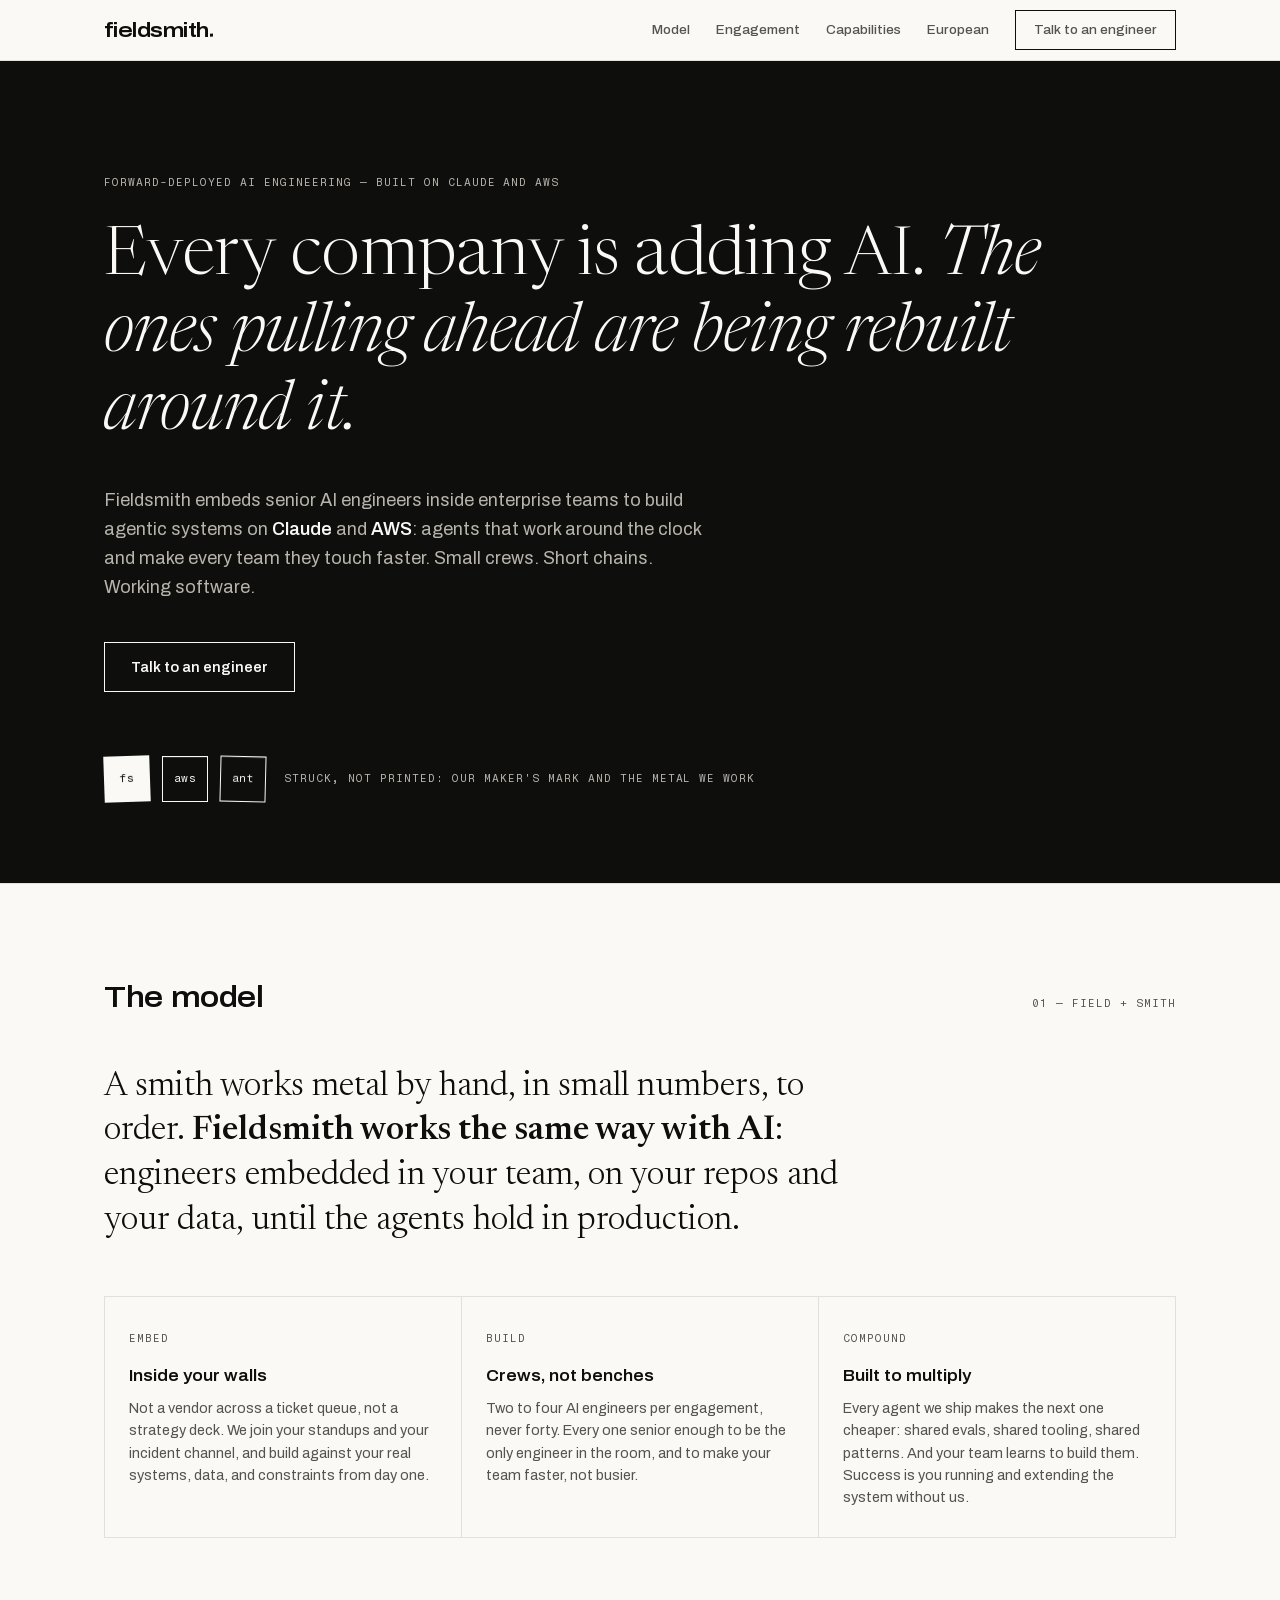
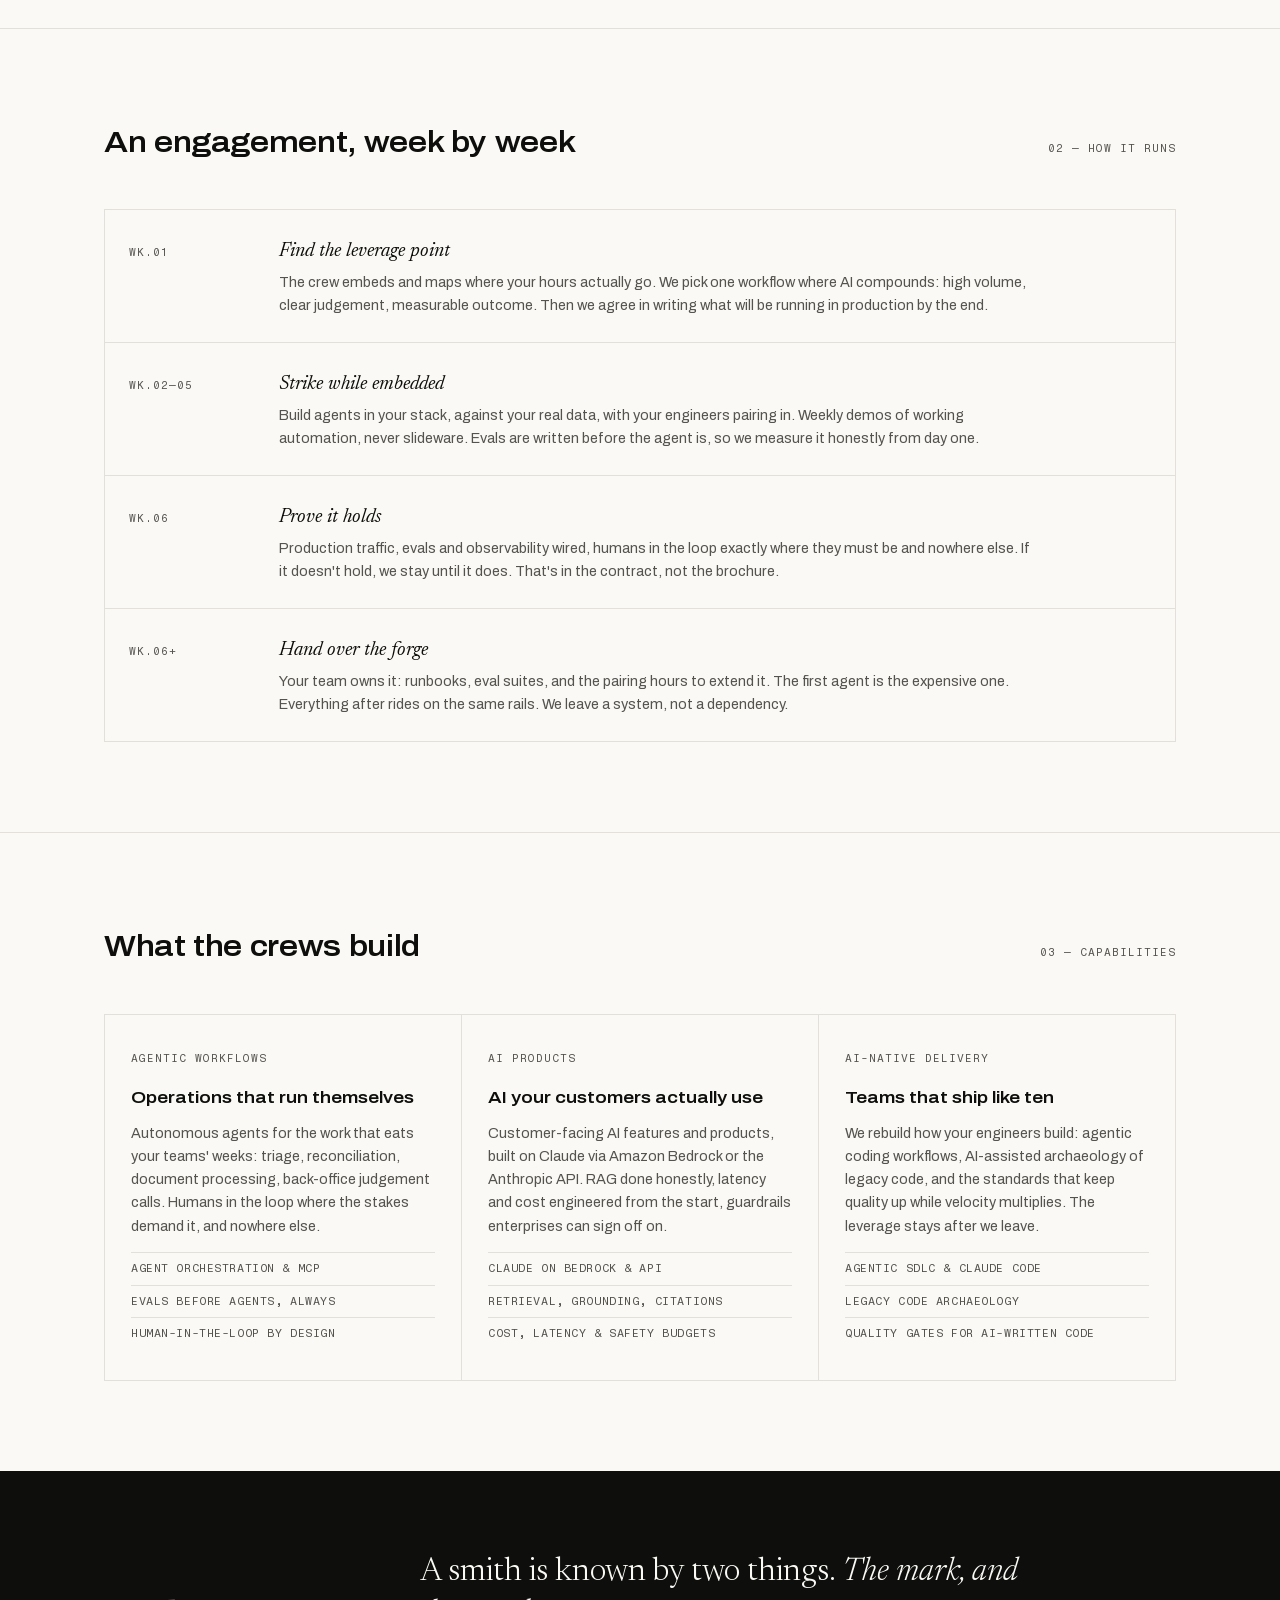
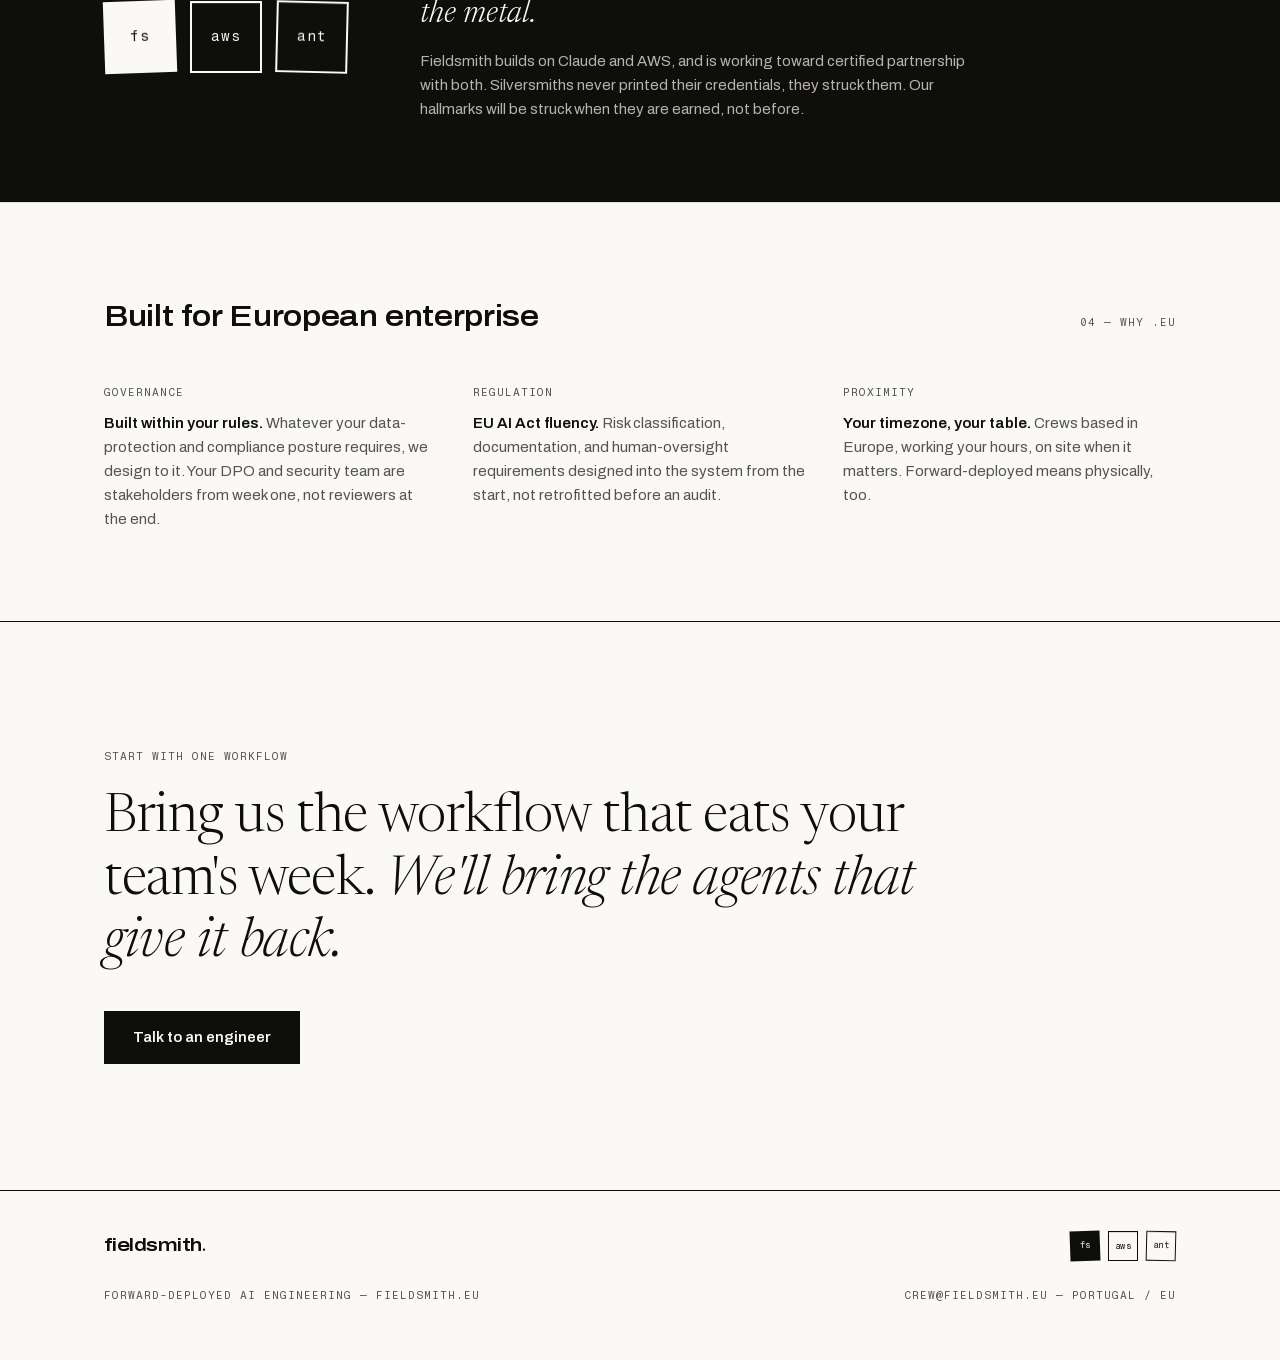
==== index.html @ f40ed7dd "feat(site): scaffold site with self-hosted variable fonts (GDPR: no Google Fonts CDN)" ====
<!DOCTYPE html>
<html lang="en">
<head>
<meta charset="UTF-8">
<meta name="viewport" content="width=device-width, initial-scale=1.0">
<title>Fieldsmith — Forward-deployed AI engineering</title>
<meta name="description" content="Fieldsmith embeds senior AI engineers inside enterprise teams to ship agentic systems on Claude and AWS. Small crews. Short chains. Working software.">
<link rel="stylesheet" href="fonts/fonts.css">
<style>
  :root{
    --ink:#0E0E0C;
    --iron:#55534E;
    --ash:#B7B4AC;
    --hairline:#E2E0D8;
    --hairline-dark:#2A2A26;
    --paper:#FAF9F5;
    --maxw:1120px;
  }
  *{margin:0;padding:0;box-sizing:border-box;}
  html{scroll-behavior:smooth;}
  body{
    background:var(--paper);color:var(--ink);
    font-family:'Archivo',sans-serif;font-variation-settings:'wdth' 100;
    font-size:16px;line-height:1.55;-webkit-font-smoothing:antialiased;
  }
  .wrap{max-width:var(--maxw);margin:0 auto;padding:0 24px;}
  .mono{font-family:'Fragment Mono',monospace;font-size:11px;letter-spacing:.09em;text-transform:uppercase;color:var(--iron);}
  a{color:inherit;}
  :focus-visible{outline:2px solid var(--ink);outline-offset:3px;}
  ::selection{background:var(--ink);color:var(--paper);}

  /* ---------- wordmark & punch ---------- */
  .wm{font-weight:620;font-variation-settings:'wdth' 122;letter-spacing:-.028em;display:inline-flex;align-items:baseline;gap:.08em;text-decoration:none;}
  .punch{display:inline-block;width:.13em;height:.13em;background:currentColor;transform:rotate(-2.5deg) translateY(-.02em);}

  /* ---------- stamps ---------- */
  .stamp{
    width:46px;height:46px;flex:0 0 auto;border:1.5px solid currentColor;
    display:flex;align-items:center;justify-content:center;
    font-family:'Fragment Mono',monospace;font-size:11px;letter-spacing:.05em;
    box-shadow:inset 0 1px 0 rgba(14,14,12,.12);
  }
  .stamp.tilt{transform:rotate(-2deg);}
  .stamp.tilt2{transform:rotate(1.4deg);}
  .stamp.solid{background:var(--ink);color:var(--paper);border-color:var(--ink);}
  .on-ink .stamp{box-shadow:inset 0 1px 0 rgba(250,249,245,.14);}
  .on-ink .stamp.solid{background:var(--paper);color:var(--ink);border-color:var(--paper);}

  /* ---------- nav ---------- */
  nav{position:sticky;top:0;z-index:50;background:rgba(250,249,245,.92);backdrop-filter:blur(8px);border-bottom:1px solid var(--hairline);}
  .nav-in{display:flex;align-items:center;justify-content:space-between;height:60px;}
  .nav-in .wm{font-size:20px;}
  .nav-links{display:flex;align-items:center;gap:26px;}
  .nav-links a{font-size:13.5px;font-weight:500;text-decoration:none;color:var(--iron);}
  .nav-links a:hover{color:var(--ink);}
  .btn{
    display:inline-block;border:1.5px solid var(--ink);padding:9px 18px;
    font-size:13.5px;font-weight:580;text-decoration:none;color:var(--ink);
    background:transparent;transition:background .15s,color .15s;
  }
  .btn:hover{background:var(--ink);color:var(--paper);}
  .btn.fill{background:var(--ink);color:var(--paper);}
  .btn.fill:hover{background:transparent;color:var(--ink);}
  @media(max-width:680px){.nav-links a:not(.btn){display:none;}}

  /* ---------- hero ---------- */
  .hero{background:var(--ink);color:var(--paper);padding:clamp(72px,12vh,140px) 0 clamp(56px,9vh,110px);}
  .hero .mono{color:var(--ash);}
  .hero h1{
    font-family:'Newsreader',serif;font-weight:290;
    font-size:clamp(32px,6.2vw,68px);line-height:1.14;letter-spacing:-.01em;
    max-width:15.5em;margin:26px 0 34px;
  }
  .hero h1 em{font-style:italic;}
  .hero-sub{max-width:34em;font-size:clamp(15.5px,1.8vw,18px);color:var(--ash);line-height:1.6;margin-bottom:40px;}
  .hero-sub b{color:var(--paper);font-weight:560;}
  .hero .btn{border-color:var(--paper);color:var(--paper);padding:13px 26px;font-size:14.5px;}
  .hero .btn:hover{background:var(--paper);color:var(--ink);}
  .hero-strike{display:flex;align-items:center;gap:12px;margin-top:64px;flex-wrap:wrap;}
  .hero-strike .mono{margin-left:6px;}
  .reveal{opacity:0;transform:translateY(14px);animation:rise .7s cubic-bezier(.2,.6,.2,1) forwards;}
  .r2{animation-delay:.12s;} .r3{animation-delay:.24s;} .r4{animation-delay:.4s;}
  @keyframes rise{to{opacity:1;transform:none;}}
  @media (prefers-reduced-motion: reduce){.reveal{opacity:1;transform:none;animation:none;}}

  /* ---------- sections ---------- */
  .section{padding:clamp(64px,10vh,110px) 0;border-top:1px solid var(--hairline);}
  .sec-head{display:flex;justify-content:space-between;align-items:baseline;margin-bottom:44px;gap:16px;}
  .sec-head h2{font-weight:580;font-variation-settings:'wdth' 112;font-size:clamp(22px,3.2vw,30px);letter-spacing:-.012em;}

  /* model */
  .thesis{font-family:'Newsreader',serif;font-weight:330;font-size:clamp(22px,3.6vw,34px);line-height:1.32;max-width:22em;}
  .thesis strong{font-weight:560;}
  .grid3{margin-top:52px;display:grid;grid-template-columns:repeat(auto-fit,minmax(250px,1fr));gap:1px;background:var(--hairline);border:1px solid var(--hairline);}
  .cell{background:var(--paper);padding:28px 24px;}
  .cell h3{font-size:16px;font-weight:600;font-variation-settings:'wdth' 110;margin:14px 0 8px;}
  .cell p{font-size:14.5px;color:var(--iron);line-height:1.55;}

  /* engagement timeline */
  .weeks{border:1px solid var(--hairline);}
  .week{display:grid;grid-template-columns:130px 1fr;gap:20px;padding:26px 24px;border-top:1px solid var(--hairline);align-items:baseline;}
  .week:first-child{border-top:none;}
  .week h3{font-family:'Newsreader',serif;font-style:italic;font-weight:400;font-size:20px;}
  .week p{font-size:14.5px;color:var(--iron);max-width:52em;margin-top:4px;}
  @media(max-width:600px){.week{grid-template-columns:1fr;gap:6px;}}

  /* capabilities */
  .caps{display:grid;grid-template-columns:repeat(auto-fit,minmax(280px,1fr));gap:1px;background:var(--hairline);border:1px solid var(--hairline);}
  .cap{background:var(--paper);padding:30px 26px;}
  .cap h3{font-size:17px;font-weight:600;font-variation-settings:'wdth' 112;margin:16px 0 10px;}
  .cap p{font-size:14.5px;color:var(--iron);line-height:1.6;}
  .cap ul{list-style:none;margin-top:14px;}
  .cap li{font-family:'Fragment Mono',monospace;font-size:11.5px;letter-spacing:.05em;color:var(--iron);padding:7px 0;border-top:1px solid var(--hairline);text-transform:uppercase;}

  /* hallmarks band */
  .band{background:var(--ink);color:var(--paper);padding:clamp(60px,9vh,96px) 0;}
  .band .mono{color:var(--ash);}
  .band-in{display:grid;grid-template-columns:auto 1fr;gap:clamp(28px,6vw,72px);align-items:center;}
  @media(max-width:720px){.band-in{grid-template-columns:1fr;}}
  .band-stamps{display:flex;gap:14px;}
  .band-stamps .stamp{width:72px;height:72px;font-size:14px;border-width:2px;}
  .band h2{font-family:'Newsreader',serif;font-weight:320;font-size:clamp(22px,3.4vw,32px);line-height:1.3;max-width:20em;}
  .band h2 em{font-style:italic;}
  .band p{color:var(--ash);font-size:15px;max-width:38em;margin-top:14px;line-height:1.6;}

  /* EU */
  .eu-grid{display:grid;grid-template-columns:repeat(auto-fit,minmax(240px,1fr));gap:36px;}
  .eu-item .mono{display:block;margin-bottom:10px;}
  .eu-item p{font-size:15px;color:var(--iron);line-height:1.6;}
  .eu-item b{color:var(--ink);font-weight:600;}

  /* voice / closing CTA */
  .close{padding:clamp(80px,14vh,150px) 0;border-top:1px solid var(--ink);text-align:left;}
  .close h2{font-family:'Newsreader',serif;font-weight:300;font-size:clamp(30px,5.4vw,54px);line-height:1.16;letter-spacing:-.008em;max-width:16em;margin-bottom:36px;}
  .close h2 em{font-style:italic;}
  .close .mono{display:block;margin-bottom:22px;}

  footer{border-top:1px solid var(--ink);padding:40px 0 56px;}
  .foot{display:flex;justify-content:space-between;align-items:center;gap:16px;flex-wrap:wrap;}
  .foot .wm{font-size:18px;}
  .foot-stamps{display:flex;gap:8px;}
  .foot-stamps .stamp{width:30px;height:30px;font-size:8.5px;border-width:1px;}
  .foot-meta{width:100%;display:flex;justify-content:space-between;gap:12px;flex-wrap:wrap;margin-top:26px;}

  /* scroll reveal */
  .sr{opacity:0;transform:translateY(18px);transition:opacity .6s ease,transform .6s cubic-bezier(.2,.6,.2,1);}
  .sr.in{opacity:1;transform:none;}
  @media (prefers-reduced-motion: reduce){.sr{opacity:1;transform:none;transition:none;}}
</style>
</head>
<body>

<nav>
  <div class="wrap nav-in">
    <a class="wm" href="#top" aria-label="Fieldsmith home">fieldsmith<span class="punch"></span></a>
    <div class="nav-links">
      <a href="#model">Model</a>
      <a href="#engagement">Engagement</a>
      <a href="#capabilities">Capabilities</a>
      <a href="#european">European</a>
      <a class="btn" href="mailto:crew@fieldsmith.eu">Talk to an engineer</a>
    </div>
  </div>
</nav>

<!-- ================= HERO ================= -->
<header class="hero on-ink" id="top">
  <div class="wrap">
    <span class="mono reveal">Forward-deployed AI engineering — built on Claude and AWS</span>
    <h1 class="reveal r2">Every company is adding AI. <em>The ones pulling ahead are being rebuilt around it.</em></h1>
    <p class="hero-sub reveal r3">Fieldsmith embeds senior AI engineers inside enterprise teams to build agentic systems on <b>Claude</b> and <b>AWS</b>: agents that work around the clock and make every team they touch faster. Small crews. Short chains. Working software.</p>
    <a class="btn reveal r3" href="mailto:crew@fieldsmith.eu">Talk to an engineer</a>
    <div class="hero-strike reveal r4">
      <div class="stamp solid tilt">fs</div>
      <div class="stamp">aws</div>
      <div class="stamp tilt2">ant</div>
      <span class="mono">Struck, not printed: our maker's mark and the metal we work</span>
    </div>
  </div>
</header>

<!-- ================= MODEL ================= -->
<section class="section" id="model">
  <div class="wrap">
    <div class="sec-head sr">
      <h2>The model</h2>
      <span class="mono">01 — Field + Smith</span>
    </div>
    <p class="thesis sr">A smith works metal by hand, in small numbers, to order. <strong>Fieldsmith works the same way with AI</strong>: engineers embedded in your team, on your repos and your data, until the agents hold in production.</p>
    <div class="grid3 sr">
      <div class="cell">
        <span class="mono">Embed</span>
        <h3>Inside your walls</h3>
        <p>Not a vendor across a ticket queue, not a strategy deck. We join your standups and your incident channel, and build against your real systems, data, and constraints from day one.</p>
      </div>
      <div class="cell">
        <span class="mono">Build</span>
        <h3>Crews, not benches</h3>
        <p>Two to four AI engineers per engagement, never forty. Every one senior enough to be the only engineer in the room, and to make your team faster, not busier.</p>
      </div>
      <div class="cell">
        <span class="mono">Compound</span>
        <h3>Built to multiply</h3>
        <p>Every agent we ship makes the next one cheaper: shared evals, shared tooling, shared patterns. And your team learns to build them. Success is you running and extending the system without us.</p>
      </div>
    </div>
  </div>
</section>

<!-- ================= ENGAGEMENT ================= -->
<section class="section" id="engagement">
  <div class="wrap">
    <div class="sec-head sr">
      <h2>An engagement, week by week</h2>
      <span class="mono">02 — How it runs</span>
    </div>
    <div class="weeks sr">
      <div class="week">
        <span class="mono">WK.01</span>
        <div>
          <h3>Find the leverage point</h3>
          <p>The crew embeds and maps where your hours actually go. We pick one workflow where AI compounds: high volume, clear judgement, measurable outcome. Then we agree in writing what will be running in production by the end.</p>
        </div>
      </div>
      <div class="week">
        <span class="mono">WK.02—05</span>
        <div>
          <h3>Strike while embedded</h3>
          <p>Build agents in your stack, against your real data, with your engineers pairing in. Weekly demos of working automation, never slideware. Evals are written before the agent is, so we measure it honestly from day one.</p>
        </div>
      </div>
      <div class="week">
        <span class="mono">WK.06</span>
        <div>
          <h3>Prove it holds</h3>
          <p>Production traffic, evals and observability wired, humans in the loop exactly where they must be and nowhere else. If it doesn't hold, we stay until it does. That's in the contract, not the brochure.</p>
        </div>
      </div>
      <div class="week">
        <span class="mono">WK.06+</span>
        <div>
          <h3>Hand over the forge</h3>
          <p>Your team owns it: runbooks, eval suites, and the pairing hours to extend it. The first agent is the expensive one. Everything after rides on the same rails. We leave a system, not a dependency.</p>
        </div>
      </div>
    </div>
  </div>
</section>

<!-- ================= CAPABILITIES ================= -->
<section class="section" id="capabilities">
  <div class="wrap">
    <div class="sec-head sr">
      <h2>What the crews build</h2>
      <span class="mono">03 — Capabilities</span>
    </div>
    <div class="caps sr">
      <div class="cap">
        <span class="mono">Agentic workflows</span>
        <h3>Operations that run themselves</h3>
        <p>Autonomous agents for the work that eats your teams' weeks: triage, reconciliation, document processing, back-office judgement calls. Humans in the loop where the stakes demand it, and nowhere else.</p>
        <ul>
          <li>Agent orchestration &amp; MCP</li>
          <li>Evals before agents, always</li>
          <li>Human-in-the-loop by design</li>
        </ul>
      </div>
      <div class="cap">
        <span class="mono">AI products</span>
        <h3>AI your customers actually use</h3>
        <p>Customer-facing AI features and products, built on Claude via Amazon Bedrock or the Anthropic API. RAG done honestly, latency and cost engineered from the start, guardrails enterprises can sign off on.</p>
        <ul>
          <li>Claude on Bedrock &amp; API</li>
          <li>Retrieval, grounding, citations</li>
          <li>Cost, latency &amp; safety budgets</li>
        </ul>
      </div>
      <div class="cap">
        <span class="mono">AI-native delivery</span>
        <h3>Teams that ship like ten</h3>
        <p>We rebuild how your engineers build: agentic coding workflows, AI-assisted archaeology of legacy code, and the standards that keep quality up while velocity multiplies. The leverage stays after we leave.</p>
        <ul>
          <li>Agentic SDLC &amp; Claude Code</li>
          <li>Legacy code archaeology</li>
          <li>Quality gates for AI-written code</li>
        </ul>
      </div>
    </div>
  </div>
</section>

<!-- ================= HALLMARKS BAND ================= -->
<section class="band on-ink">
  <div class="wrap band-in sr">
    <div class="band-stamps">
      <div class="stamp solid tilt">fs</div>
      <div class="stamp">aws</div>
      <div class="stamp tilt2">ant</div>
    </div>
    <div>
      <h2>A smith is known by two things. <em>The mark, and the metal.</em></h2>
      <p>Fieldsmith builds on Claude and AWS, and is working toward certified partnership with both. Silversmiths never printed their credentials, they struck them. Our hallmarks will be struck when they are earned, not before.</p>
    </div>
  </div>
</section>

<!-- ================= EUROPEAN ================= -->
<section class="section" id="european">
  <div class="wrap">
    <div class="sec-head sr">
      <h2>Built for European enterprise</h2>
      <span class="mono">04 — Why .eu</span>
    </div>
    <div class="eu-grid sr">
      <div class="eu-item">
        <span class="mono">Governance</span>
        <p><b>Built within your rules.</b> Whatever your data-protection and compliance posture requires, we design to it. Your DPO and security team are stakeholders from week one, not reviewers at the end.</p>
      </div>
      <div class="eu-item">
        <span class="mono">Regulation</span>
        <p><b>EU AI Act fluency.</b> Risk classification, documentation, and human-oversight requirements designed into the system from the start, not retrofitted before an audit.</p>
      </div>
      <div class="eu-item">
        <span class="mono">Proximity</span>
        <p><b>Your timezone, your table.</b> Crews based in Europe, working your hours, on site when it matters. Forward-deployed means physically, too.</p>
      </div>
    </div>
  </div>
</section>

<!-- ================= CLOSING CTA ================= -->
<section class="close">
  <div class="wrap sr">
    <span class="mono">Start with one workflow</span>
    <h2>Bring us the workflow that eats your team's week. <em>We'll bring the agents that give it back.</em></h2>
    <a class="btn fill" href="mailto:crew@fieldsmith.eu" style="padding:14px 28px;font-size:15px;">Talk to an engineer</a>
  </div>
</section>

<!-- ================= FOOTER ================= -->
<footer>
  <div class="wrap">
    <div class="foot">
      <span class="wm">fieldsmith<span class="punch"></span></span>
      <div class="foot-stamps">
        <div class="stamp solid tilt">fs</div>
        <div class="stamp">aws</div>
        <div class="stamp tilt2">ant</div>
      </div>
    </div>
    <div class="foot-meta">
      <span class="mono">Forward-deployed AI engineering — fieldsmith.eu</span>
      <span class="mono"><a href="mailto:crew@fieldsmith.eu" style="text-decoration:none;">crew@fieldsmith.eu</a> — Portugal / EU</span>
    </div>
  </div>
</footer>

<script>
  // Scroll reveal — respects reduced motion via CSS
  const io = new IntersectionObserver((entries)=>{
    entries.forEach(e=>{ if(e.isIntersecting){ e.target.classList.add('in'); io.unobserve(e.target);} });
  },{threshold:.12});
  document.querySelectorAll('.sr').forEach(el=>io.observe(el));
</script>

</body>
</html>
---- fonts/fonts.css ----
@font-face {
  font-family: 'Archivo';
  font-style: italic;
  font-weight: 100 900;
  font-stretch: 62% 125%;
  font-display: swap;
  src: url('archivo-italic-0.woff2') format('woff2');
  unicode-range: U+0000-00FF, U+0131, U+0152-0153, U+02BB-02BC, U+02C6, U+02DA, U+02DC, U+0304, U+0308, U+0329, U+2000-206F, U+20AC, U+2122, U+2191, U+2193, U+2212, U+2215, U+FEFF, U+FFFD;
}

@font-face {
  font-family: 'Archivo';
  font-style: italic;
  font-weight: 100 900;
  font-stretch: 62% 125%;
  font-display: swap;
  src: url('archivo-italic-1.woff2') format('woff2');
  unicode-range: U+0100-02BA, U+02BD-02C5, U+02C7-02CC, U+02CE-02D7, U+02DD-02FF, U+0304, U+0308, U+0329, U+1D00-1DBF, U+1E00-1E9F, U+1EF2-1EFF, U+2020, U+20A0-20AB, U+20AD-20C0, U+2113, U+2C60-2C7F, U+A720-A7FF;
}

@font-face {
  font-family: 'Archivo';
  font-style: normal;
  font-weight: 100 900;
  font-stretch: 62% 125%;
  font-display: swap;
  src: url('archivo-normal-0.woff2') format('woff2');
  unicode-range: U+0000-00FF, U+0131, U+0152-0153, U+02BB-02BC, U+02C6, U+02DA, U+02DC, U+0304, U+0308, U+0329, U+2000-206F, U+20AC, U+2122, U+2191, U+2193, U+2212, U+2215, U+FEFF, U+FFFD;
}

@font-face {
  font-family: 'Archivo';
  font-style: normal;
  font-weight: 100 900;
  font-stretch: 62% 125%;
  font-display: swap;
  src: url('archivo-normal-1.woff2') format('woff2');
  unicode-range: U+0100-02BA, U+02BD-02C5, U+02C7-02CC, U+02CE-02D7, U+02DD-02FF, U+0304, U+0308, U+0329, U+1D00-1DBF, U+1E00-1E9F, U+1EF2-1EFF, U+2020, U+20A0-20AB, U+20AD-20C0, U+2113, U+2C60-2C7F, U+A720-A7FF;
}

@font-face {
  font-family: 'Fragment Mono';
  font-style: italic;
  font-weight: 400;
  font-display: swap;
  src: url('fragmentmono-italic-0.woff2') format('woff2');
  unicode-range: U+0000-00FF, U+0131, U+0152-0153, U+02BB-02BC, U+02C6, U+02DA, U+02DC, U+0304, U+0308, U+0329, U+2000-206F, U+20AC, U+2122, U+2191, U+2193, U+2212, U+2215, U+FEFF, U+FFFD;
}

@font-face {
  font-family: 'Fragment Mono';
  font-style: italic;
  font-weight: 400;
  font-display: swap;
  src: url('fragmentmono-italic-1.woff2') format('woff2');
  unicode-range: U+0100-02BA, U+02BD-02C5, U+02C7-02CC, U+02CE-02D7, U+02DD-02FF, U+0304, U+0308, U+0329, U+1D00-1DBF, U+1E00-1E9F, U+1EF2-1EFF, U+2020, U+20A0-20AB, U+20AD-20C0, U+2113, U+2C60-2C7F, U+A720-A7FF;
}

@font-face {
  font-family: 'Fragment Mono';
  font-style: normal;
  font-weight: 400;
  font-display: swap;
  src: url('fragmentmono-normal-0.woff2') format('woff2');
  unicode-range: U+0000-00FF, U+0131, U+0152-0153, U+02BB-02BC, U+02C6, U+02DA, U+02DC, U+0304, U+0308, U+0329, U+2000-206F, U+20AC, U+2122, U+2191, U+2193, U+2212, U+2215, U+FEFF, U+FFFD;
}

@font-face {
  font-family: 'Fragment Mono';
  font-style: normal;
  font-weight: 400;
  font-display: swap;
  src: url('fragmentmono-normal-1.woff2') format('woff2');
  unicode-range: U+0100-02BA, U+02BD-02C5, U+02C7-02CC, U+02CE-02D7, U+02DD-02FF, U+0304, U+0308, U+0329, U+1D00-1DBF, U+1E00-1E9F, U+1EF2-1EFF, U+2020, U+20A0-20AB, U+20AD-20C0, U+2113, U+2C60-2C7F, U+A720-A7FF;
}

@font-face {
  font-family: 'Newsreader';
  font-style: italic;
  font-weight: 200 800;
  font-display: swap;
  src: url('newsreader-italic-0.woff2') format('woff2');
  unicode-range: U+0000-00FF, U+0131, U+0152-0153, U+02BB-02BC, U+02C6, U+02DA, U+02DC, U+0304, U+0308, U+0329, U+2000-206F, U+20AC, U+2122, U+2191, U+2193, U+2212, U+2215, U+FEFF, U+FFFD;
}

@font-face {
  font-family: 'Newsreader';
  font-style: italic;
  font-weight: 200 800;
  font-display: swap;
  src: url('newsreader-italic-1.woff2') format('woff2');
  unicode-range: U+0100-02BA, U+02BD-02C5, U+02C7-02CC, U+02CE-02D7, U+02DD-02FF, U+0304, U+0308, U+0329, U+1D00-1DBF, U+1E00-1E9F, U+1EF2-1EFF, U+2020, U+20A0-20AB, U+20AD-20C0, U+2113, U+2C60-2C7F, U+A720-A7FF;
}

@font-face {
  font-family: 'Newsreader';
  font-style: normal;
  font-weight: 200 800;
  font-display: swap;
  src: url('newsreader-normal-0.woff2') format('woff2');
  unicode-range: U+0000-00FF, U+0131, U+0152-0153, U+02BB-02BC, U+02C6, U+02DA, U+02DC, U+0304, U+0308, U+0329, U+2000-206F, U+20AC, U+2122, U+2191, U+2193, U+2212, U+2215, U+FEFF, U+FFFD;
}

@font-face {
  font-family: 'Newsreader';
  font-style: normal;
  font-weight: 200 800;
  font-display: swap;
  src: url('newsreader-normal-1.woff2') format('woff2');
  unicode-range: U+0100-02BA, U+02BD-02C5, U+02C7-02CC, U+02CE-02D7, U+02DD-02FF, U+0304, U+0308, U+0329, U+1D00-1DBF, U+1E00-1E9F, U+1EF2-1EFF, U+2020, U+20A0-20AB, U+20AD-20C0, U+2113, U+2C60-2C7F, U+A720-A7FF;
}
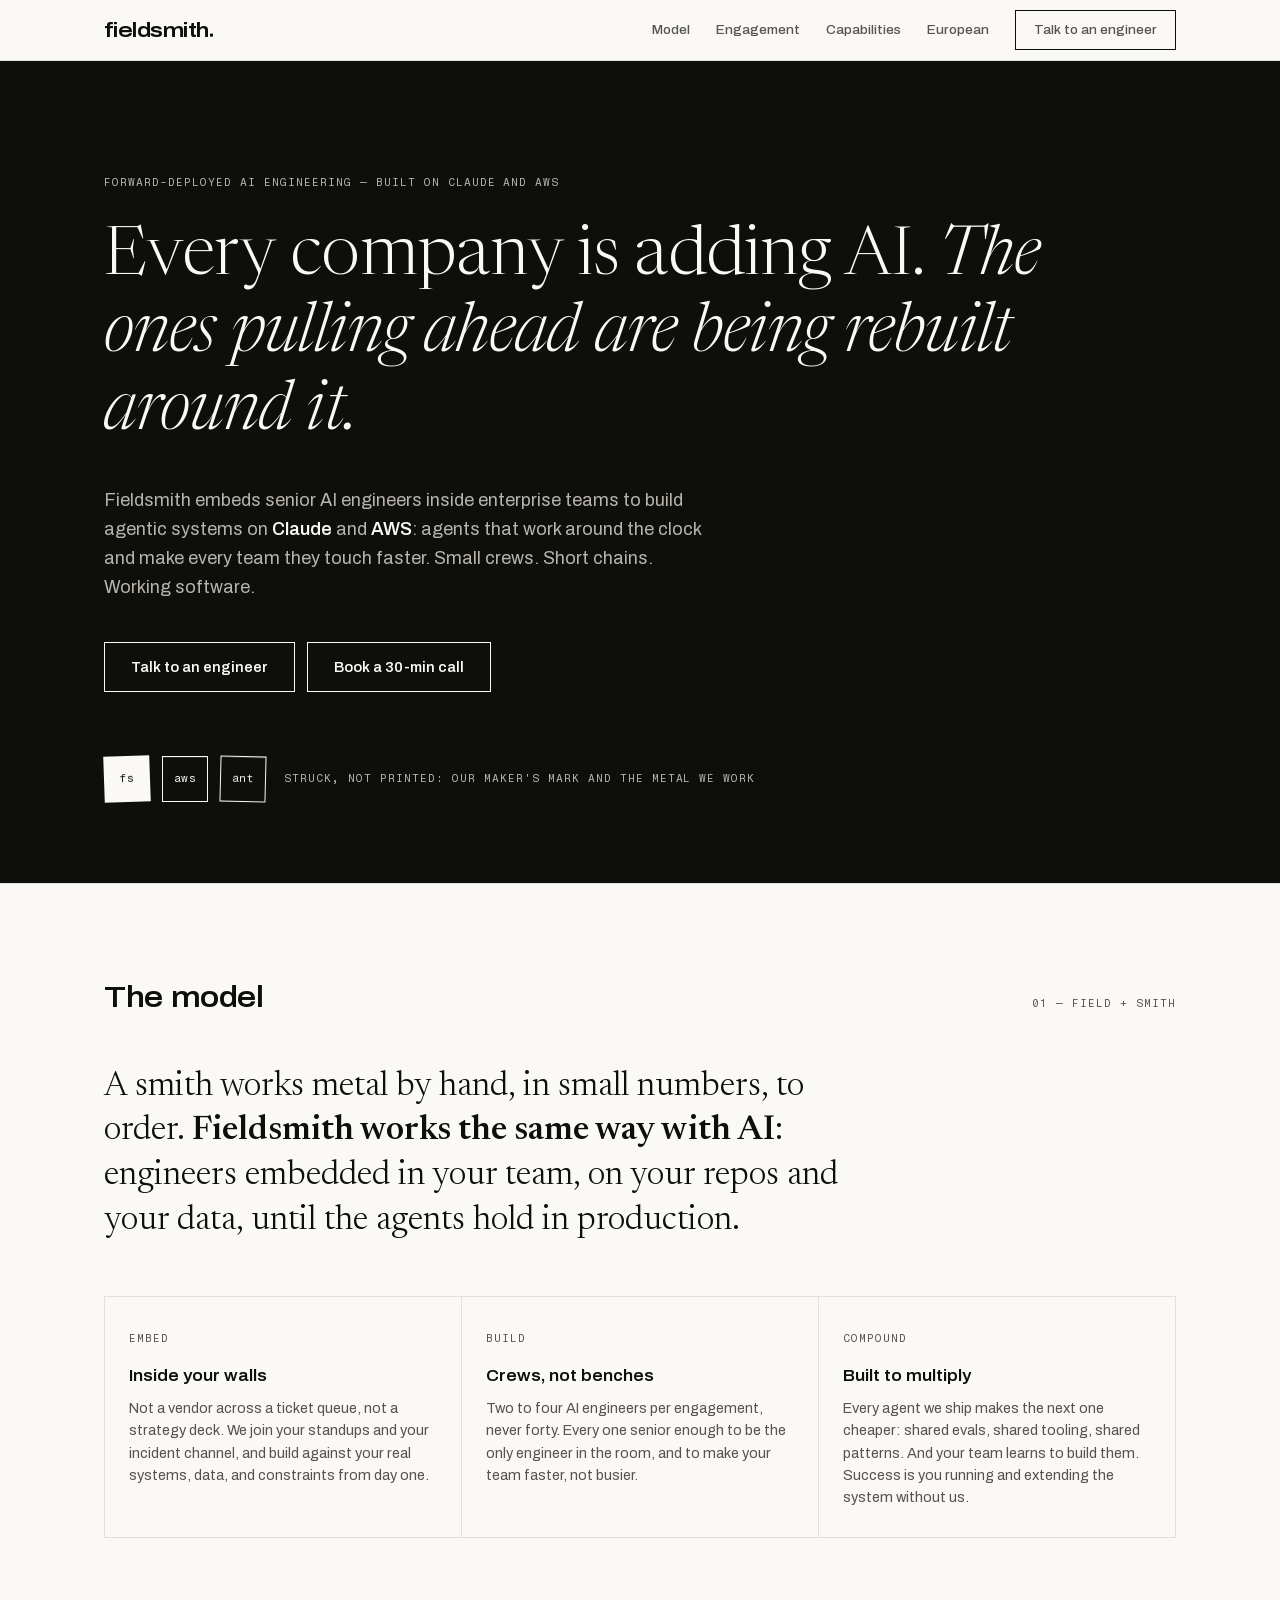
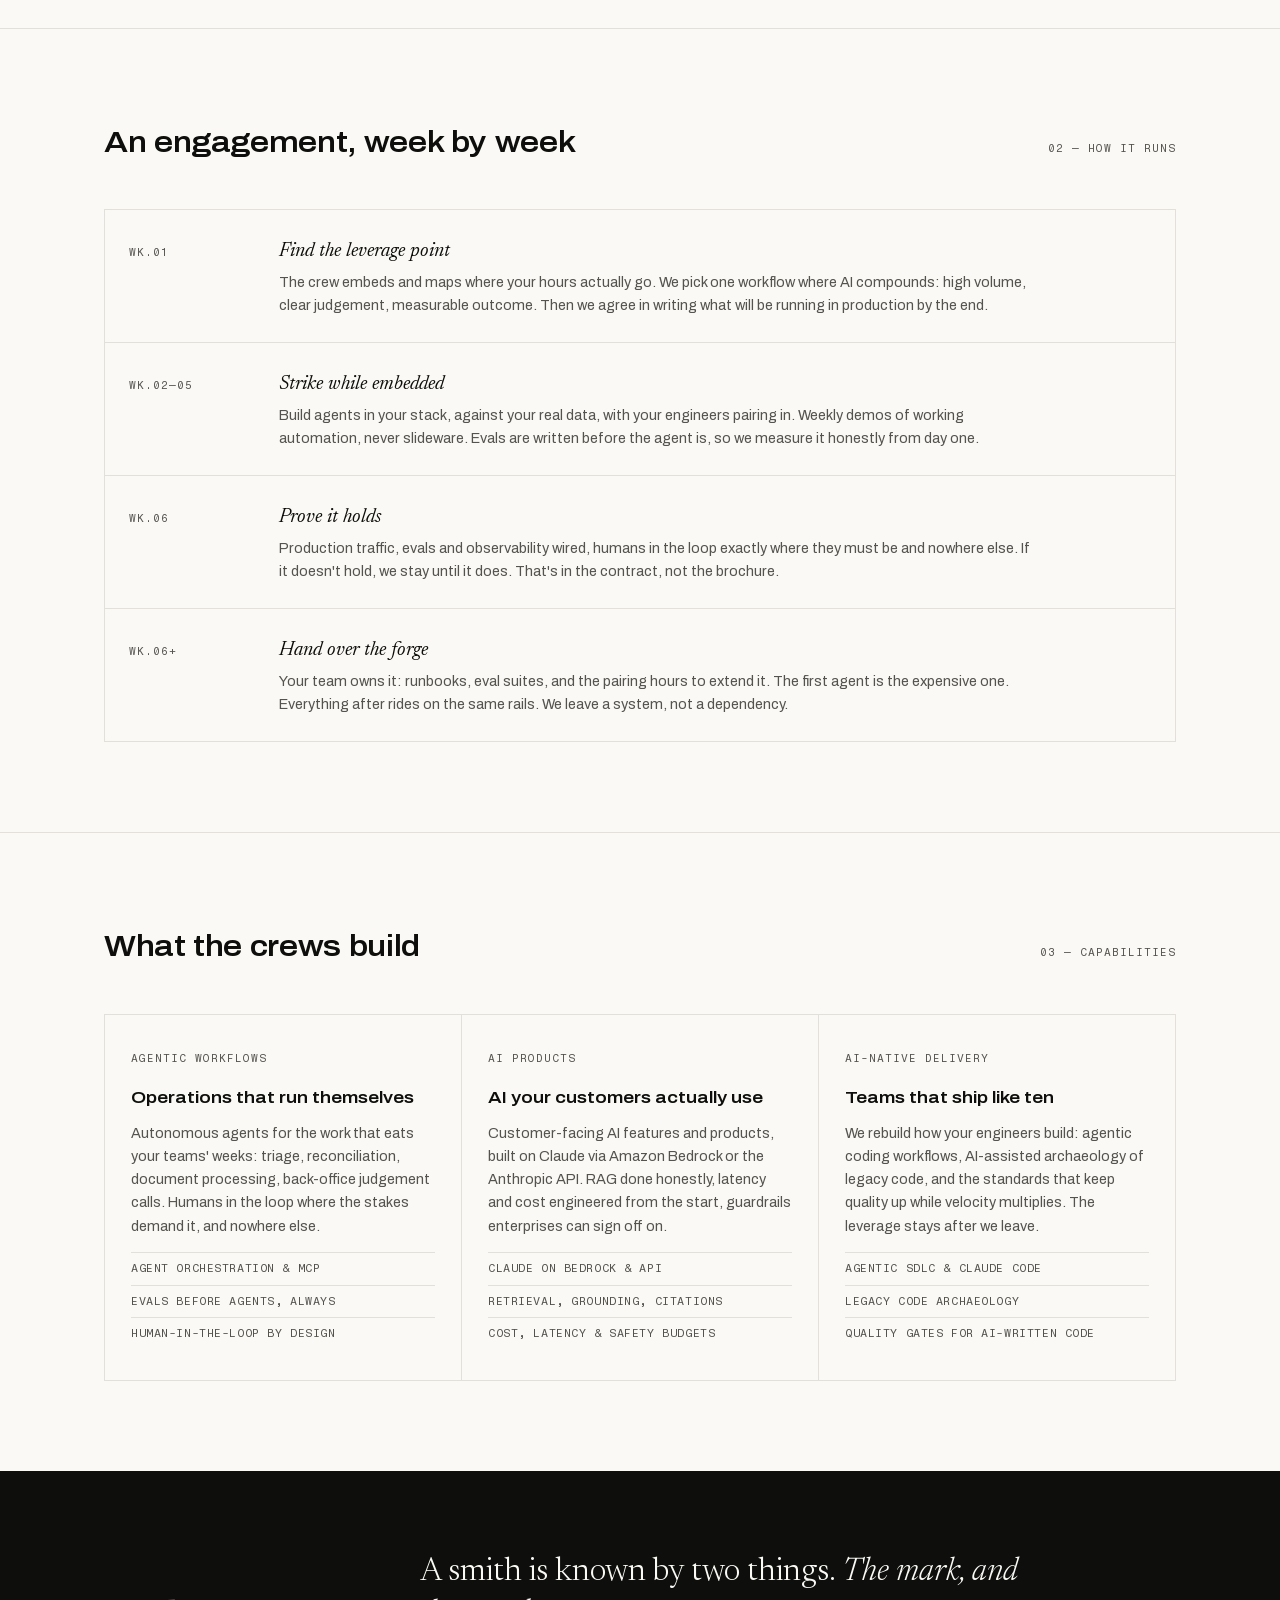
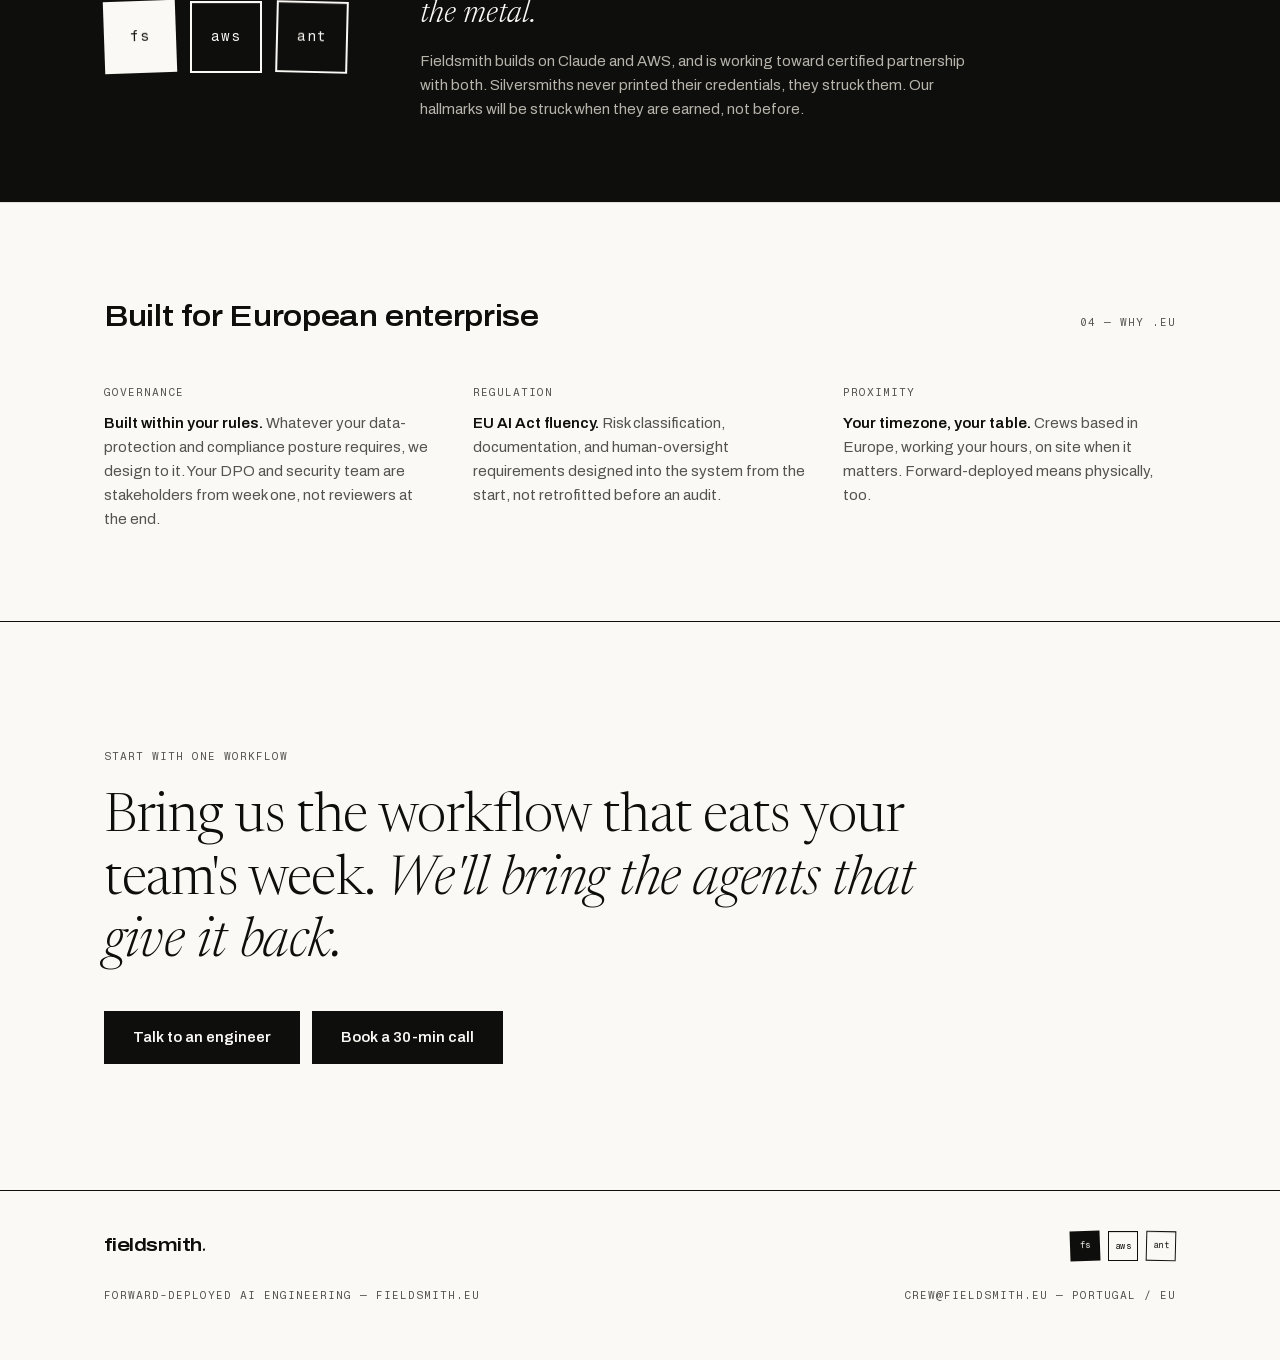
==== commit ab067c45: "feat(site): booking CTA + privacy-safe analytics, with runbooks" ====
--- a/index.html
+++ b/index.html
@@ -5,6 +5,17 @@
 <meta name="viewport" content="width=device-width, initial-scale=1.0">
 <title>Fieldsmith — Forward-deployed AI engineering</title>
 <meta name="description" content="Fieldsmith embeds senior AI engineers inside enterprise teams to ship agentic systems on Claude and AWS. Small crews. Short chains. Working software.">
+<link rel="canonical" href="https://fieldsmith.engineering/">
+<meta property="og:type" content="website">
+<meta property="og:url" content="https://fieldsmith.engineering/">
+<meta property="og:site_name" content="Fieldsmith">
+<meta property="og:title" content="Fieldsmith — Forward-deployed AI engineering">
+<meta property="og:description" content="Fieldsmith embeds senior AI engineers inside enterprise teams to ship agentic systems on Claude and AWS. Small crews. Short chains. Working software.">
+<meta property="og:locale" content="en_US">
+<meta name="twitter:card" content="summary">
+<meta name="twitter:title" content="Fieldsmith — Forward-deployed AI engineering">
+<meta name="twitter:description" content="Fieldsmith embeds senior AI engineers inside enterprise teams to ship agentic systems on Claude and AWS. Small crews. Short chains. Working software.">
+<link rel="icon" href="data:image/svg+xml,%3Csvg xmlns='http://www.w3.org/2000/svg' viewBox='0 0 64 64'%3E%3Crect width='64' height='64' rx='12' fill='%230E0E0C'/%3E%3Ctext x='32' y='45' font-family='Georgia,serif' font-size='40' font-weight='700' fill='%23FAF9F5' text-anchor='middle'%3EF%3C/text%3E%3C/svg%3E">
 <link rel="stylesheet" href="fonts/fonts.css">
 <style>
   :root{
@@ -169,7 +180,10 @@
     <span class="mono reveal">Forward-deployed AI engineering — built on Claude and AWS</span>
     <h1 class="reveal r2">Every company is adding AI. <em>The ones pulling ahead are being rebuilt around it.</em></h1>
     <p class="hero-sub reveal r3">Fieldsmith embeds senior AI engineers inside enterprise teams to build agentic systems on <b>Claude</b> and <b>AWS</b>: agents that work around the clock and make every team they touch faster. Small crews. Short chains. Working software.</p>
-    <a class="btn reveal r3" href="mailto:crew@fieldsmith.eu">Talk to an engineer</a>
+    <div class="reveal r3" style="display:flex;align-items:center;gap:12px;flex-wrap:wrap;">
+      <a class="btn" href="mailto:crew@fieldsmith.eu">Talk to an engineer</a>
+      <a id="book-call" class="btn" href="https://cal.com/FIELDSMITH-TODO/intro">Book a 30-min call</a>
+    </div>
     <div class="hero-strike reveal r4">
       <div class="stamp solid tilt">fs</div>
       <div class="stamp">aws</div>
@@ -333,7 +347,10 @@
   <div class="wrap sr">
     <span class="mono">Start with one workflow</span>
     <h2>Bring us the workflow that eats your team's week. <em>We'll bring the agents that give it back.</em></h2>
-    <a class="btn fill" href="mailto:crew@fieldsmith.eu" style="padding:14px 28px;font-size:15px;">Talk to an engineer</a>
+    <div style="display:flex;align-items:center;gap:12px;flex-wrap:wrap;">
+      <a class="btn fill" href="mailto:crew@fieldsmith.eu" style="padding:14px 28px;font-size:15px;">Talk to an engineer</a>
+      <a class="btn fill" href="https://cal.com/FIELDSMITH-TODO/intro" style="padding:14px 28px;font-size:15px;">Book a 30-min call</a>
+    </div>
   </div>
 </section>
 
@@ -363,5 +380,7 @@
   document.querySelectorAll('.sr').forEach(el=>io.observe(el));
 </script>
 
+<script data-goatcounter="https://FIELDSMITH-TODO.goatcounter.com/count" async src="//gc.zgo.at/count.js"></script>
+
 </body>
 </html>
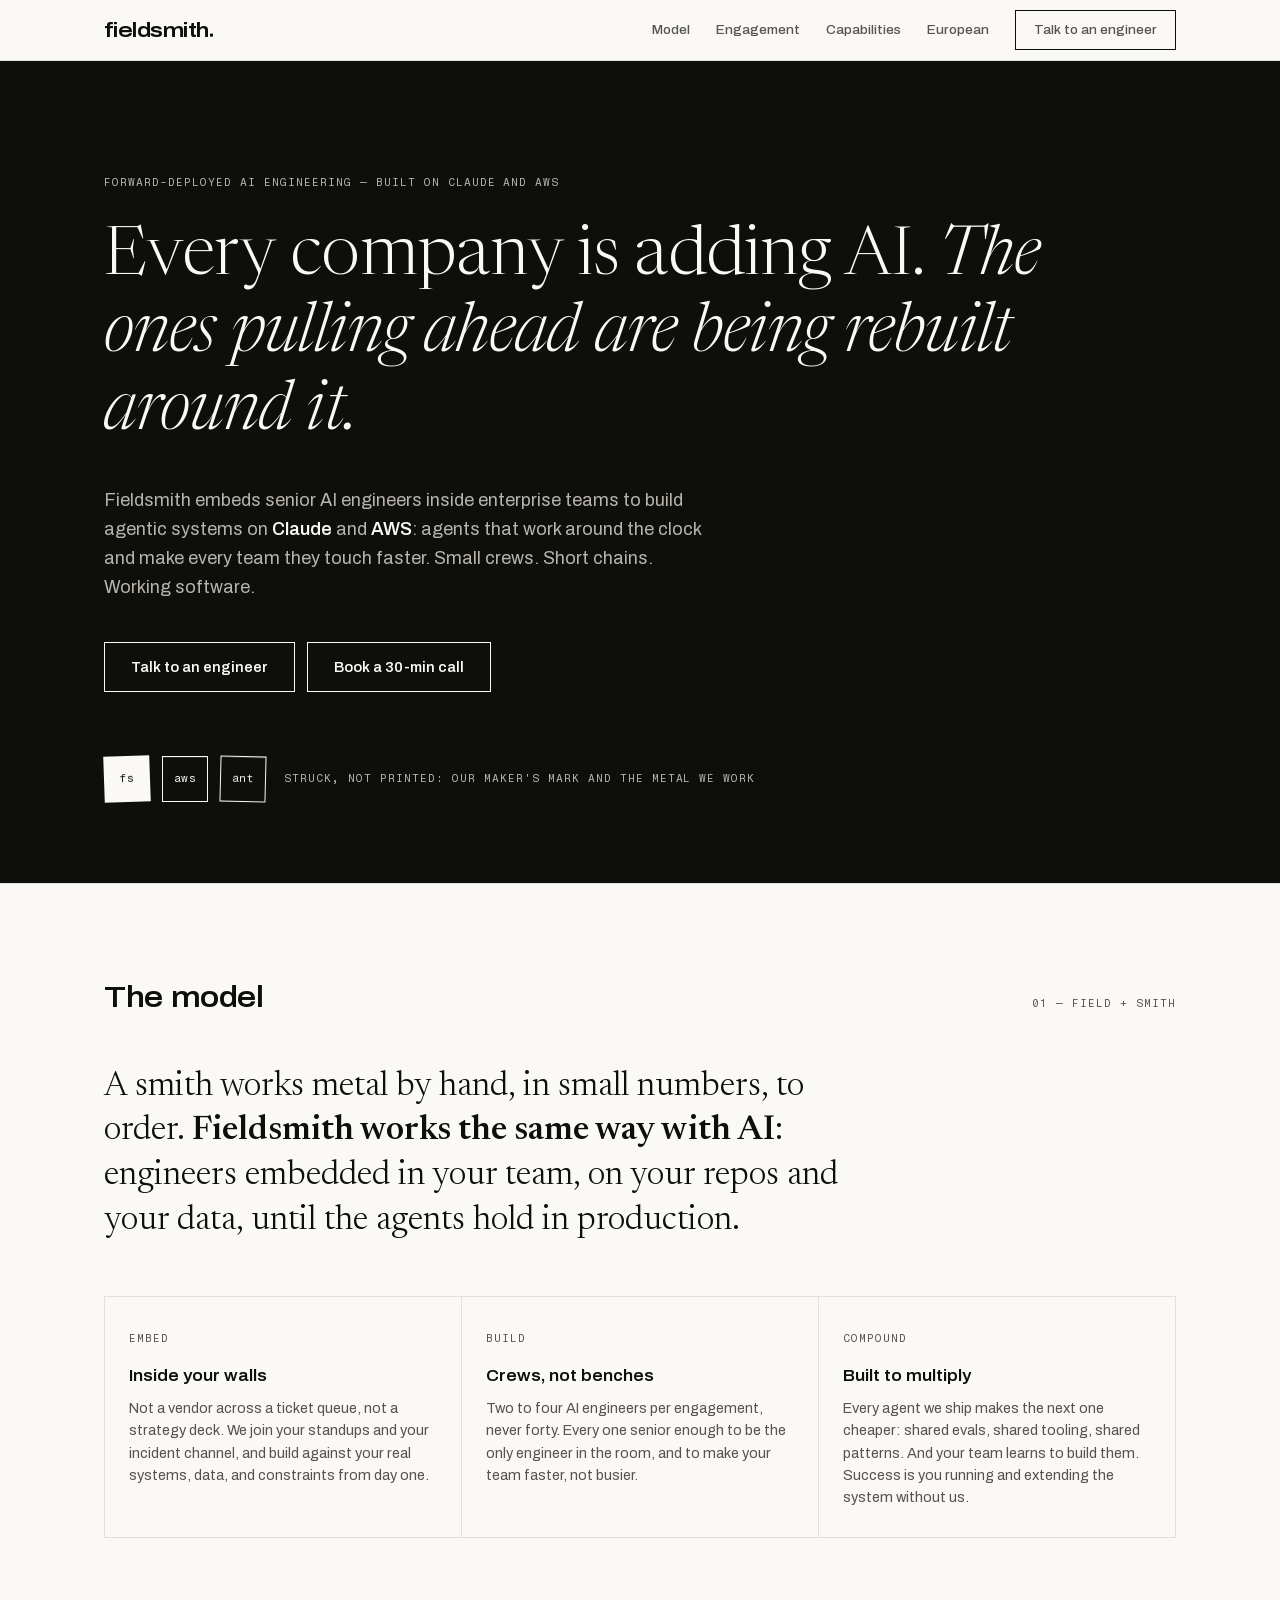
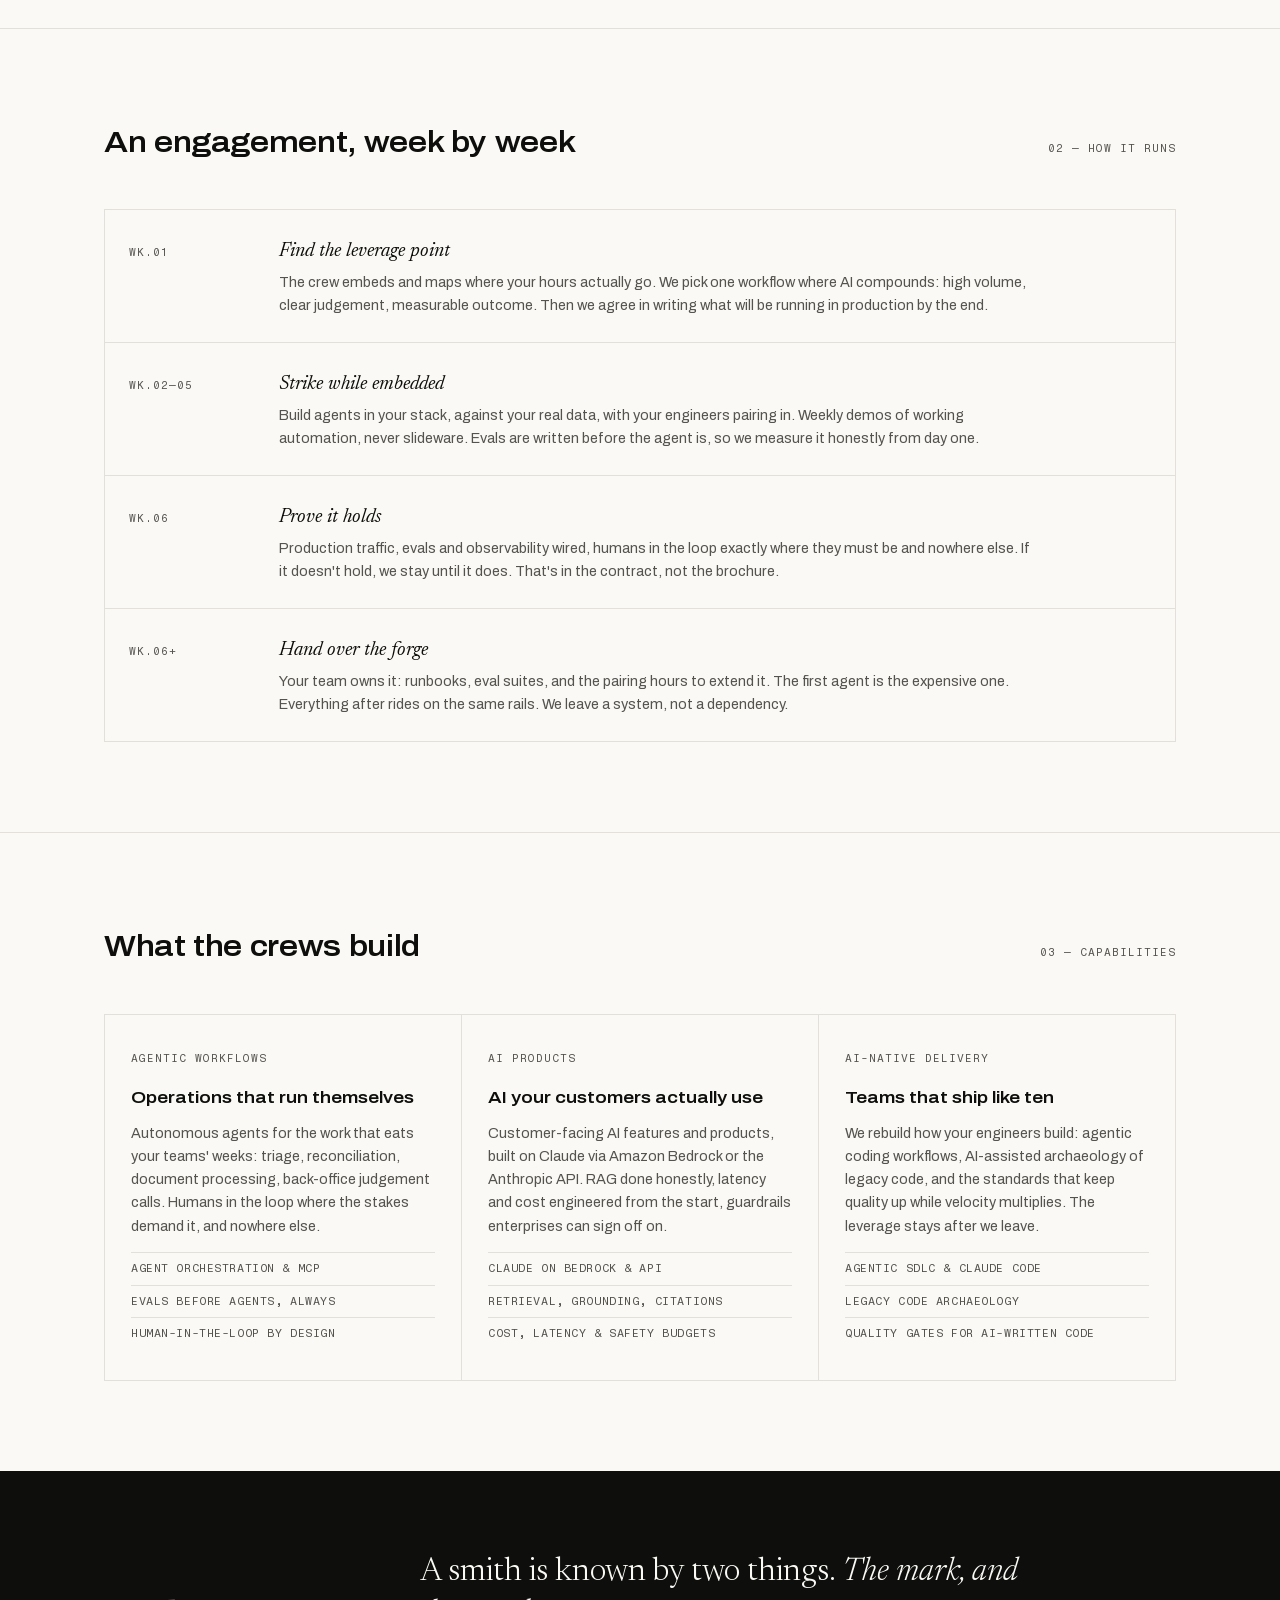
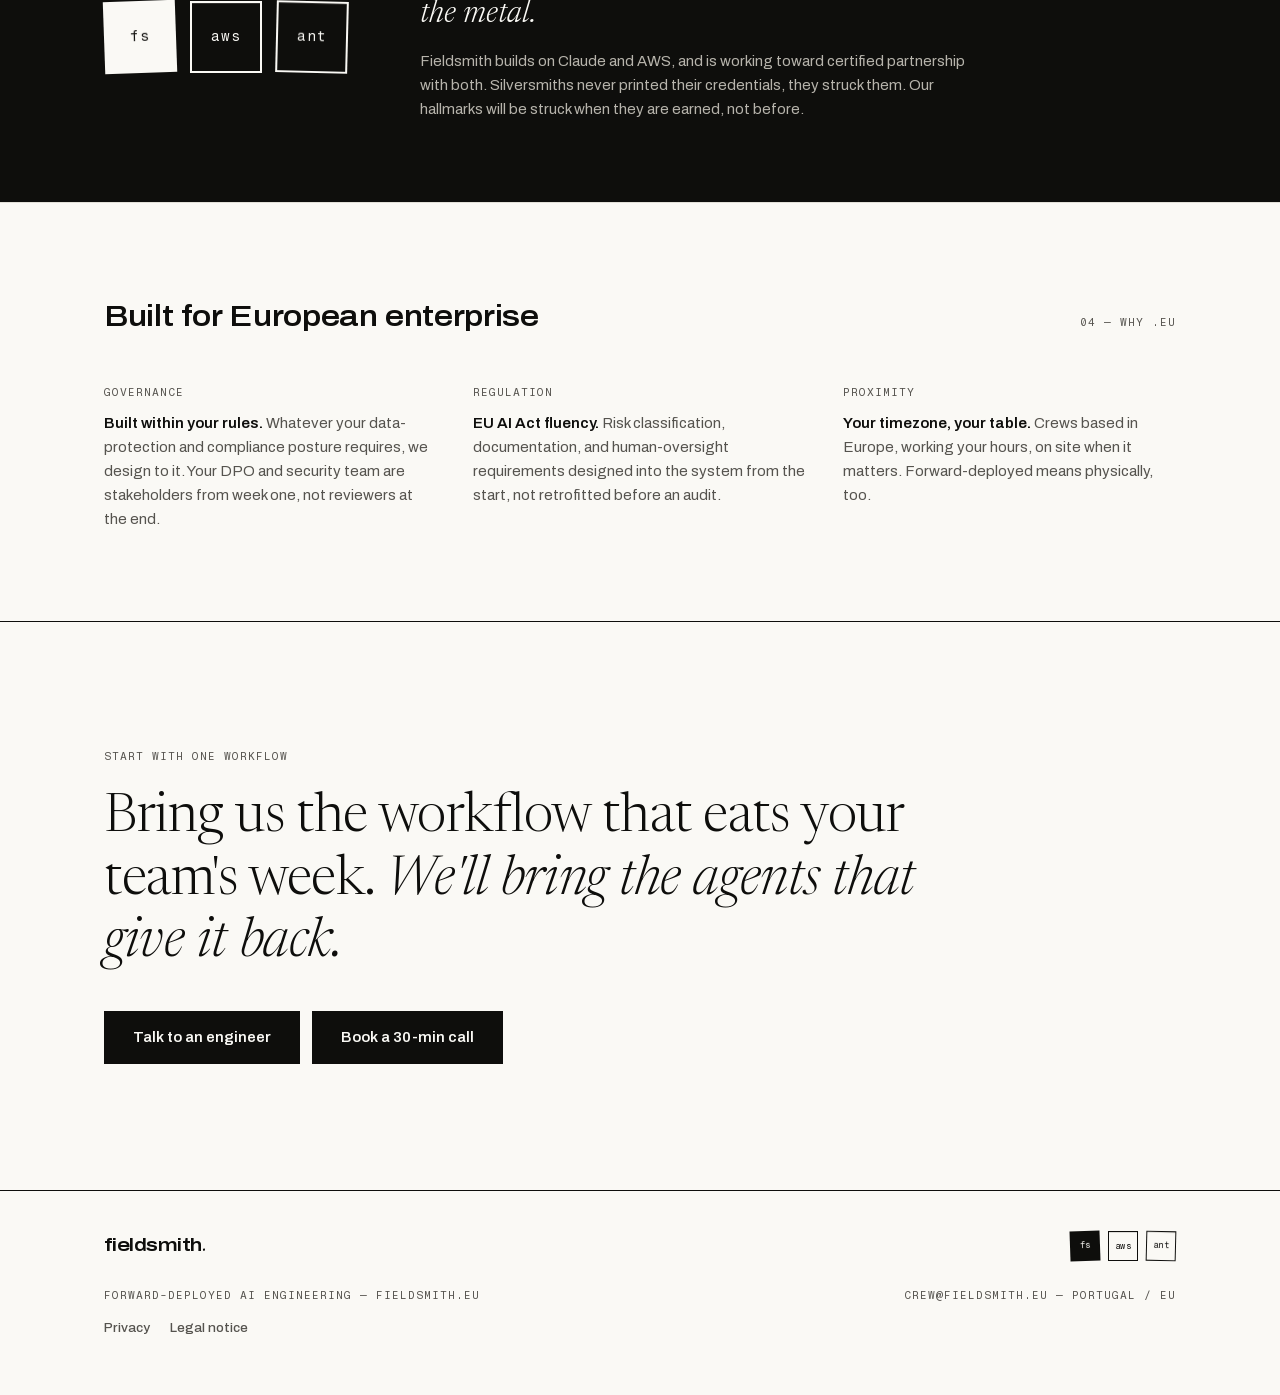
==== commit 0148f32d: "feat(site): GDPR privacy policy and legal notice pages" ====
--- a/index.html
+++ b/index.html
@@ -152,6 +152,9 @@
   .foot-stamps{display:flex;gap:8px;}
   .foot-stamps .stamp{width:30px;height:30px;font-size:8.5px;border-width:1px;}
   .foot-meta{width:100%;display:flex;justify-content:space-between;gap:12px;flex-wrap:wrap;margin-top:26px;}
+  .foot-links{display:flex;gap:20px;width:100%;margin-top:14px;}
+  .foot-links a{font-size:13.5px;font-weight:500;text-decoration:none;color:var(--iron);}
+  .foot-links a:hover{color:var(--ink);}
 
   /* scroll reveal */
   .sr{opacity:0;transform:translateY(18px);transition:opacity .6s ease,transform .6s cubic-bezier(.2,.6,.2,1);}
@@ -369,6 +372,10 @@
       <span class="mono">Forward-deployed AI engineering — fieldsmith.eu</span>
       <span class="mono"><a href="mailto:crew@fieldsmith.eu" style="text-decoration:none;">crew@fieldsmith.eu</a> — Portugal / EU</span>
     </div>
+    <div class="foot-links">
+      <a href="privacy.html">Privacy</a>
+      <a href="legal.html">Legal notice</a>
+    </div>
   </div>
 </footer>
 
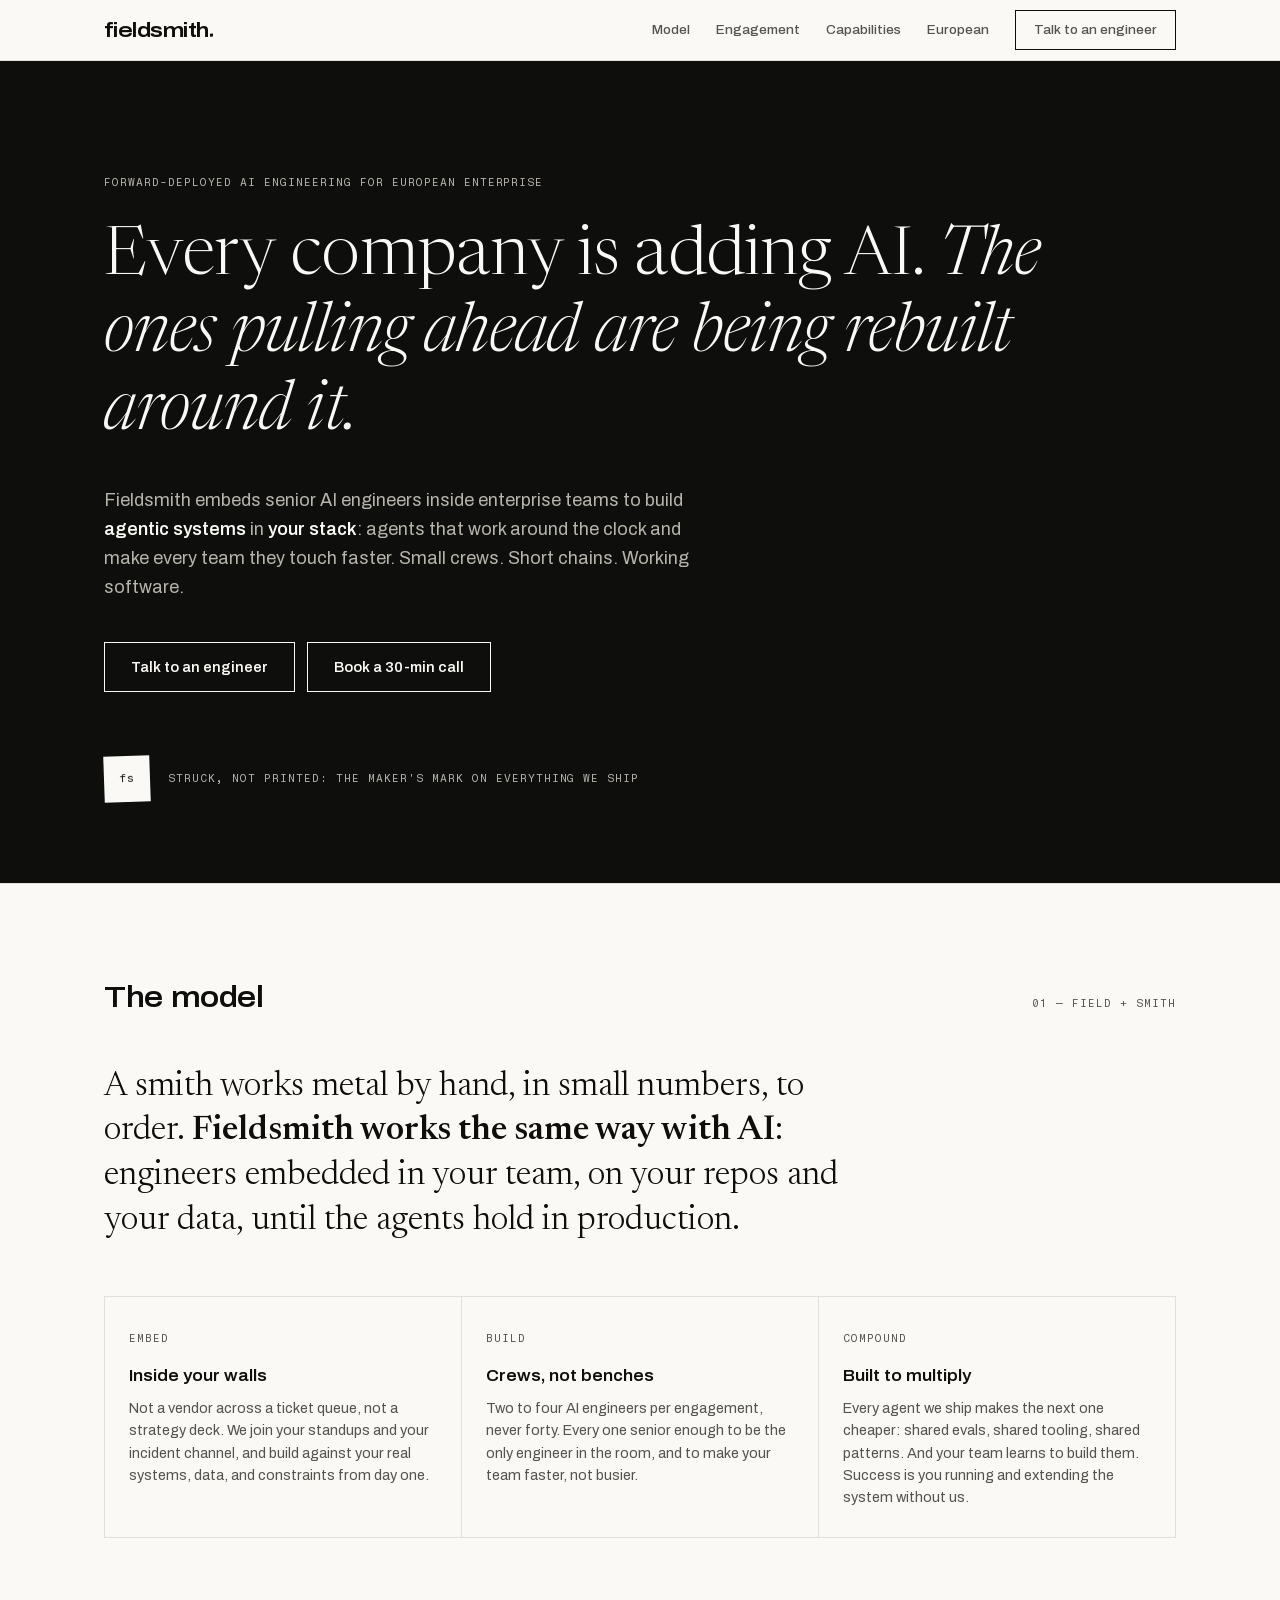
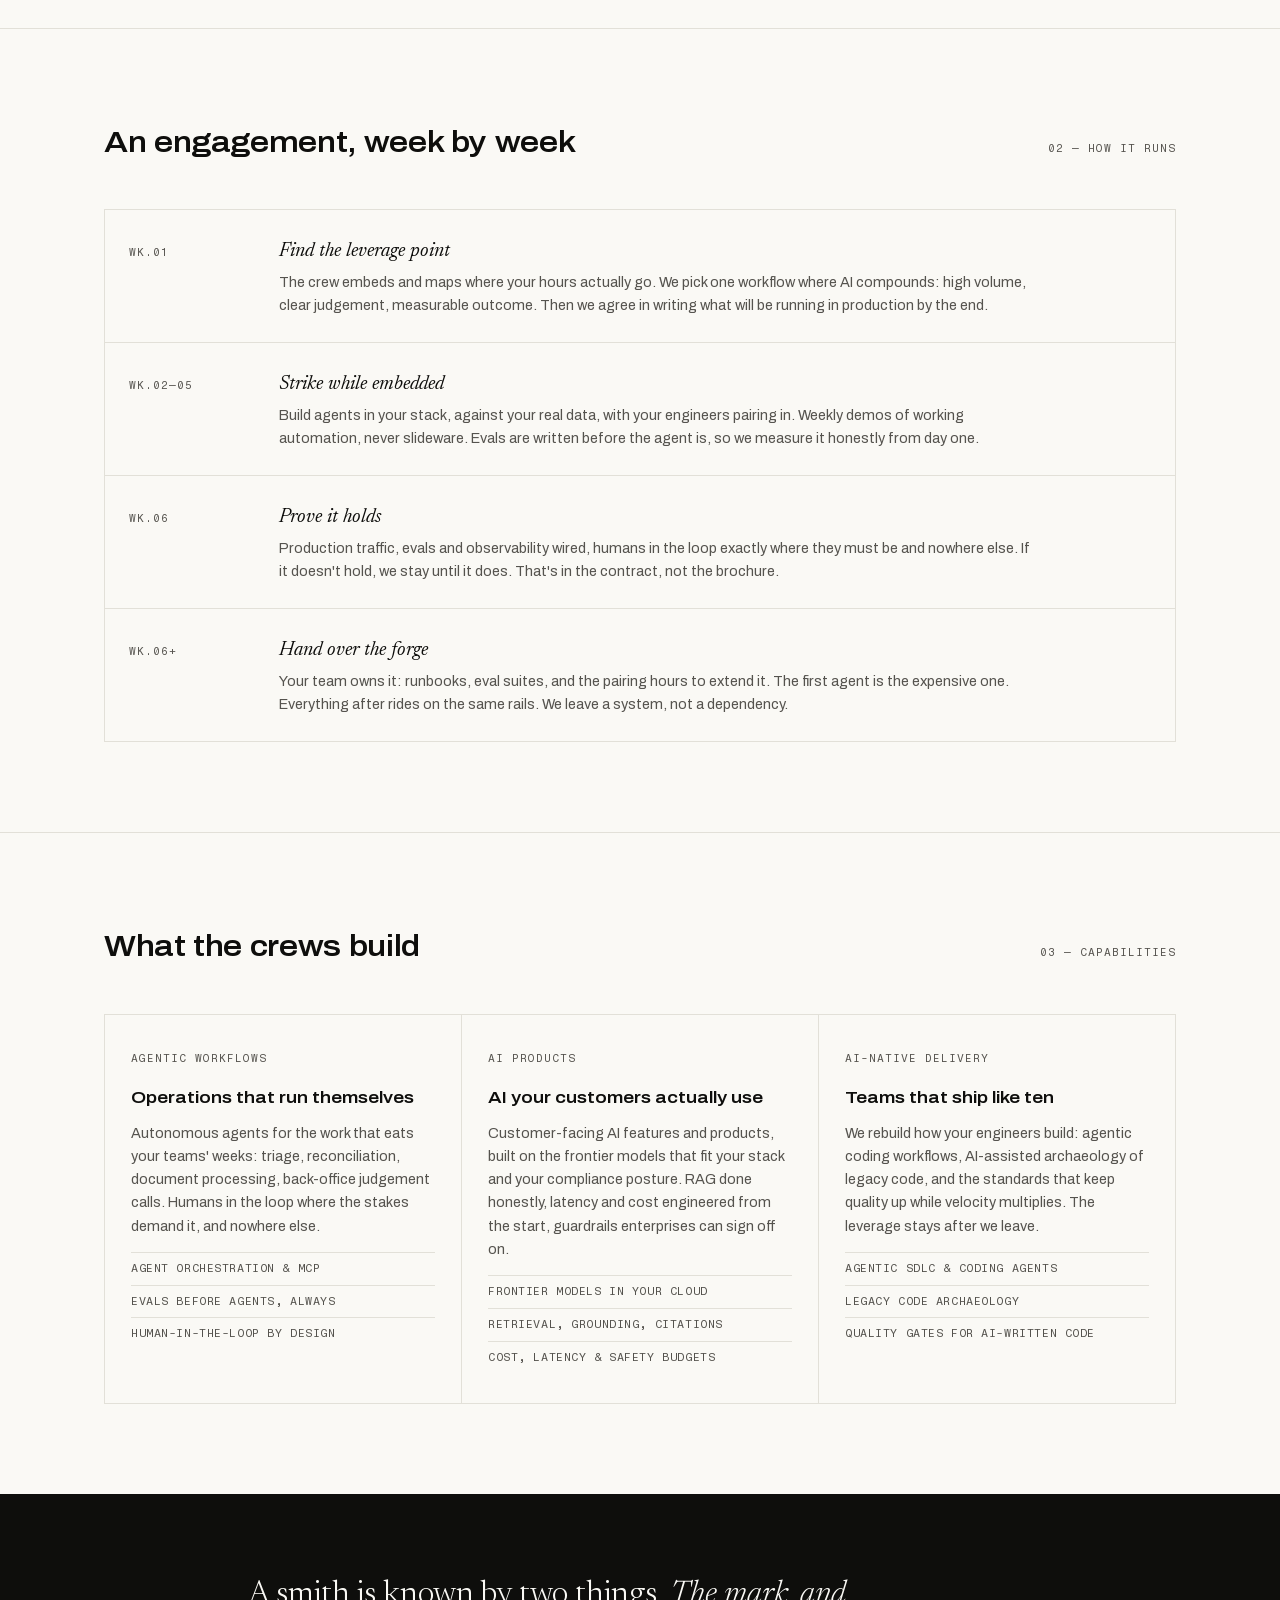
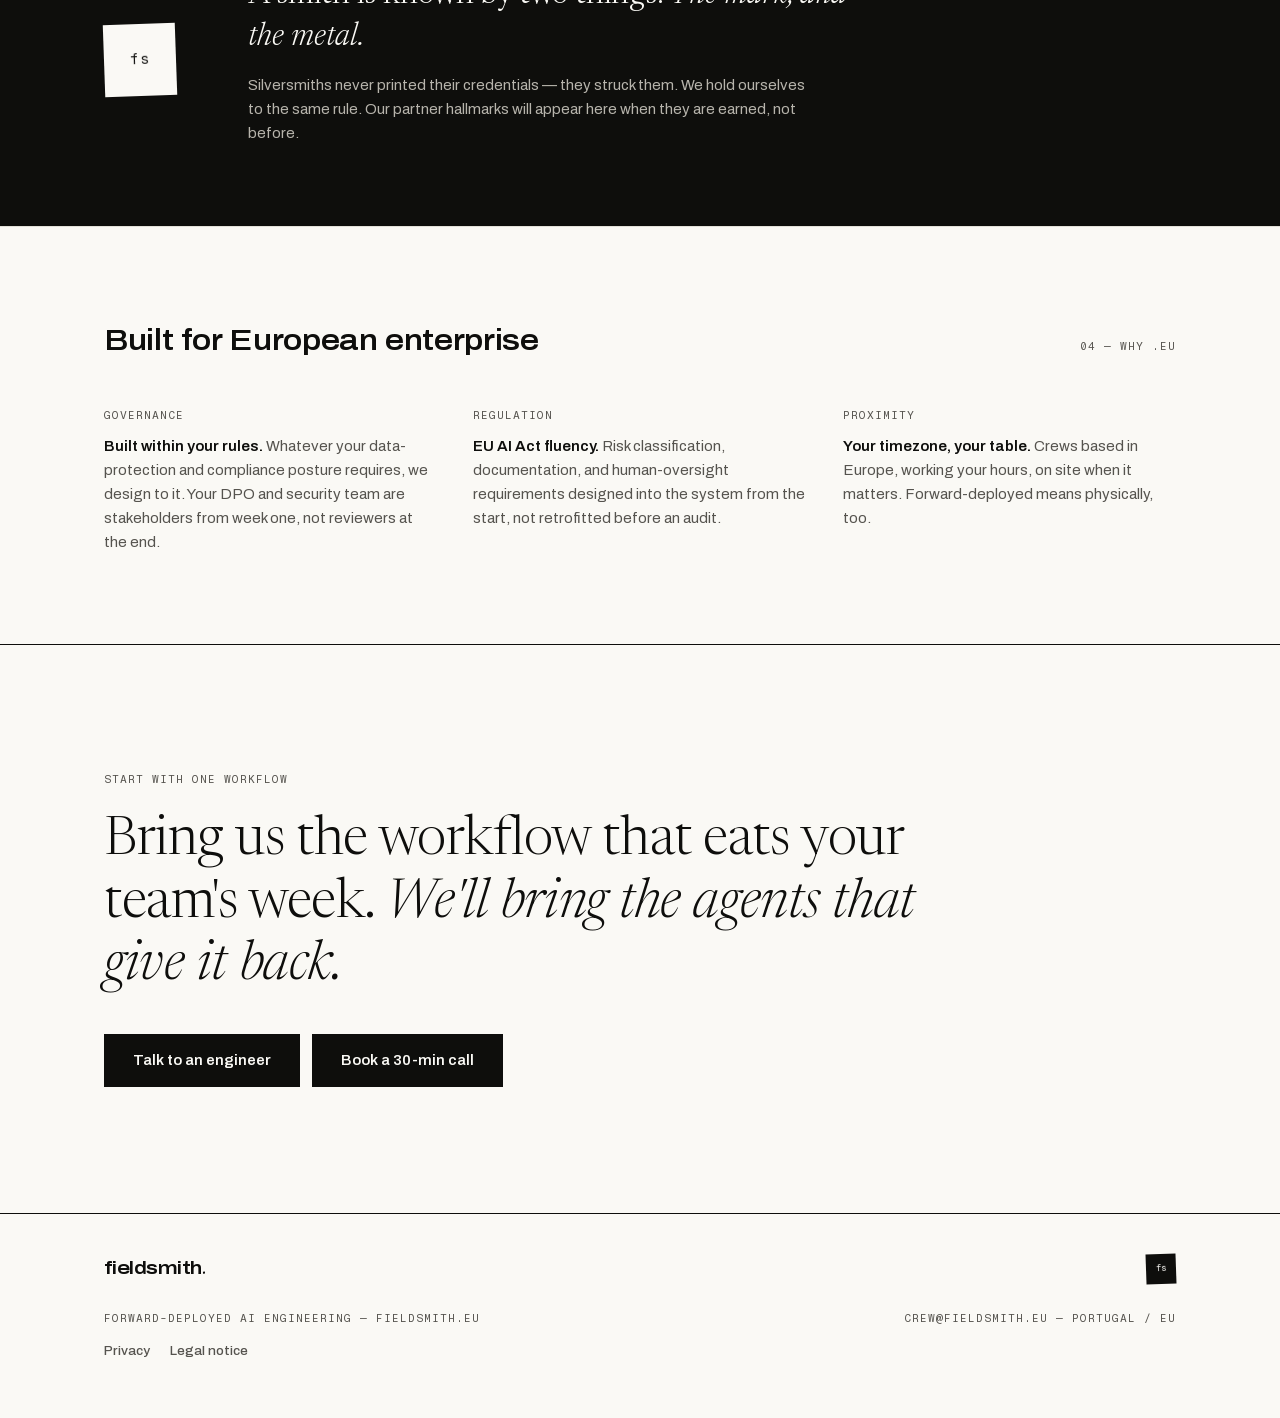
==== commit 0aeec4c9: "feat(site): vendor-neutral positioning until partnerships are earned Remove Claude/AWS/Bedrock/Anthr" ====
--- a/index.html
+++ b/index.html
@@ -4,17 +4,17 @@
 <meta charset="UTF-8">
 <meta name="viewport" content="width=device-width, initial-scale=1.0">
 <title>Fieldsmith — Forward-deployed AI engineering</title>
-<meta name="description" content="Fieldsmith embeds senior AI engineers inside enterprise teams to ship agentic systems on Claude and AWS. Small crews. Short chains. Working software.">
+<meta name="description" content="Fieldsmith embeds senior AI engineers inside enterprise teams to ship production agentic systems. Small crews. Short chains. Working software.">
 <link rel="canonical" href="https://fieldsmith.engineering/">
 <meta property="og:type" content="website">
 <meta property="og:url" content="https://fieldsmith.engineering/">
 <meta property="og:site_name" content="Fieldsmith">
 <meta property="og:title" content="Fieldsmith — Forward-deployed AI engineering">
-<meta property="og:description" content="Fieldsmith embeds senior AI engineers inside enterprise teams to ship agentic systems on Claude and AWS. Small crews. Short chains. Working software.">
+<meta property="og:description" content="Fieldsmith embeds senior AI engineers inside enterprise teams to ship production agentic systems. Small crews. Short chains. Working software.">
 <meta property="og:locale" content="en_US">
 <meta name="twitter:card" content="summary">
 <meta name="twitter:title" content="Fieldsmith — Forward-deployed AI engineering">
-<meta name="twitter:description" content="Fieldsmith embeds senior AI engineers inside enterprise teams to ship agentic systems on Claude and AWS. Small crews. Short chains. Working software.">
+<meta name="twitter:description" content="Fieldsmith embeds senior AI engineers inside enterprise teams to ship production agentic systems. Small crews. Short chains. Working software.">
 <link rel="icon" href="data:image/svg+xml,%3Csvg xmlns='http://www.w3.org/2000/svg' viewBox='0 0 64 64'%3E%3Crect width='64' height='64' rx='12' fill='%230E0E0C'/%3E%3Ctext x='32' y='45' font-family='Georgia,serif' font-size='40' font-weight='700' fill='%23FAF9F5' text-anchor='middle'%3EF%3C/text%3E%3C/svg%3E">
 <link rel="stylesheet" href="fonts/fonts.css">
 <style>
@@ -180,18 +180,16 @@
 <!-- ================= HERO ================= -->
 <header class="hero on-ink" id="top">
   <div class="wrap">
-    <span class="mono reveal">Forward-deployed AI engineering — built on Claude and AWS</span>
+    <span class="mono reveal">Forward-deployed AI engineering for European enterprise</span>
     <h1 class="reveal r2">Every company is adding AI. <em>The ones pulling ahead are being rebuilt around it.</em></h1>
-    <p class="hero-sub reveal r3">Fieldsmith embeds senior AI engineers inside enterprise teams to build agentic systems on <b>Claude</b> and <b>AWS</b>: agents that work around the clock and make every team they touch faster. Small crews. Short chains. Working software.</p>
+    <p class="hero-sub reveal r3">Fieldsmith embeds senior AI engineers inside enterprise teams to build <b>agentic systems</b> in <b>your stack</b>: agents that work around the clock and make every team they touch faster. Small crews. Short chains. Working software.</p>
     <div class="reveal r3" style="display:flex;align-items:center;gap:12px;flex-wrap:wrap;">
       <a class="btn" href="mailto:crew@fieldsmith.eu">Talk to an engineer</a>
       <a id="book-call" class="btn" href="https://cal.com/FIELDSMITH-TODO/intro">Book a 30-min call</a>
     </div>
     <div class="hero-strike reveal r4">
       <div class="stamp solid tilt">fs</div>
-      <div class="stamp">aws</div>
-      <div class="stamp tilt2">ant</div>
-      <span class="mono">Struck, not printed: our maker's mark and the metal we work</span>
+      <span class="mono">Struck, not printed: the maker's mark on everything we ship</span>
     </div>
   </div>
 </header>
@@ -285,9 +283,9 @@
       <div class="cap">
         <span class="mono">AI products</span>
         <h3>AI your customers actually use</h3>
-        <p>Customer-facing AI features and products, built on Claude via Amazon Bedrock or the Anthropic API. RAG done honestly, latency and cost engineered from the start, guardrails enterprises can sign off on.</p>
+        <p>Customer-facing AI features and products, built on the frontier models that fit your stack and your compliance posture. RAG done honestly, latency and cost engineered from the start, guardrails enterprises can sign off on.</p>
         <ul>
-          <li>Claude on Bedrock &amp; API</li>
+          <li>Frontier models in your cloud</li>
           <li>Retrieval, grounding, citations</li>
           <li>Cost, latency &amp; safety budgets</li>
         </ul>
@@ -297,7 +295,7 @@
         <h3>Teams that ship like ten</h3>
         <p>We rebuild how your engineers build: agentic coding workflows, AI-assisted archaeology of legacy code, and the standards that keep quality up while velocity multiplies. The leverage stays after we leave.</p>
         <ul>
-          <li>Agentic SDLC &amp; Claude Code</li>
+          <li>Agentic SDLC &amp; coding agents</li>
           <li>Legacy code archaeology</li>
           <li>Quality gates for AI-written code</li>
         </ul>
@@ -311,12 +309,10 @@
   <div class="wrap band-in sr">
     <div class="band-stamps">
       <div class="stamp solid tilt">fs</div>
-      <div class="stamp">aws</div>
-      <div class="stamp tilt2">ant</div>
     </div>
     <div>
       <h2>A smith is known by two things. <em>The mark, and the metal.</em></h2>
-      <p>Fieldsmith builds on Claude and AWS, and is working toward certified partnership with both. Silversmiths never printed their credentials, they struck them. Our hallmarks will be struck when they are earned, not before.</p>
+      <p>Silversmiths never printed their credentials — they struck them. We hold ourselves to the same rule. Our partner hallmarks will appear here when they are earned, not before.</p>
     </div>
   </div>
 </section>
@@ -364,8 +360,6 @@
       <span class="wm">fieldsmith<span class="punch"></span></span>
       <div class="foot-stamps">
         <div class="stamp solid tilt">fs</div>
-        <div class="stamp">aws</div>
-        <div class="stamp tilt2">ant</div>
       </div>
     </div>
     <div class="foot-meta">
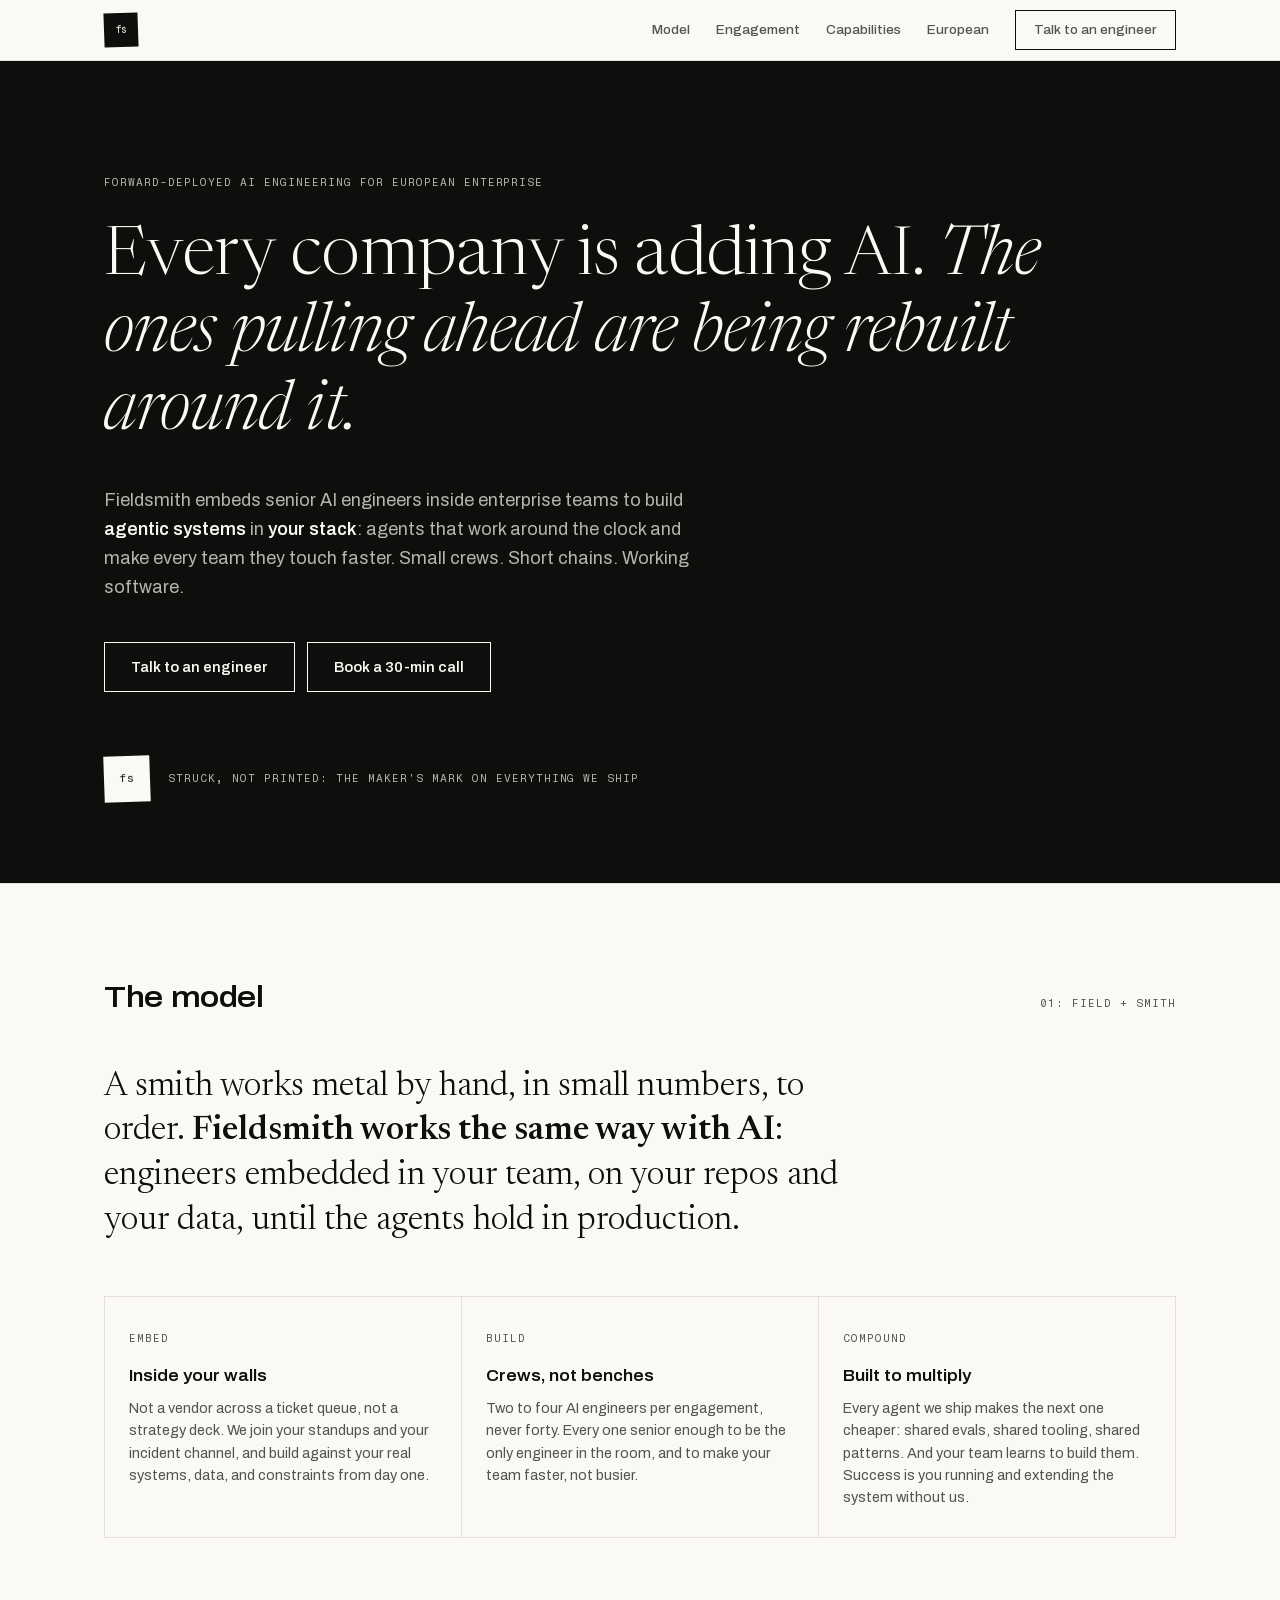
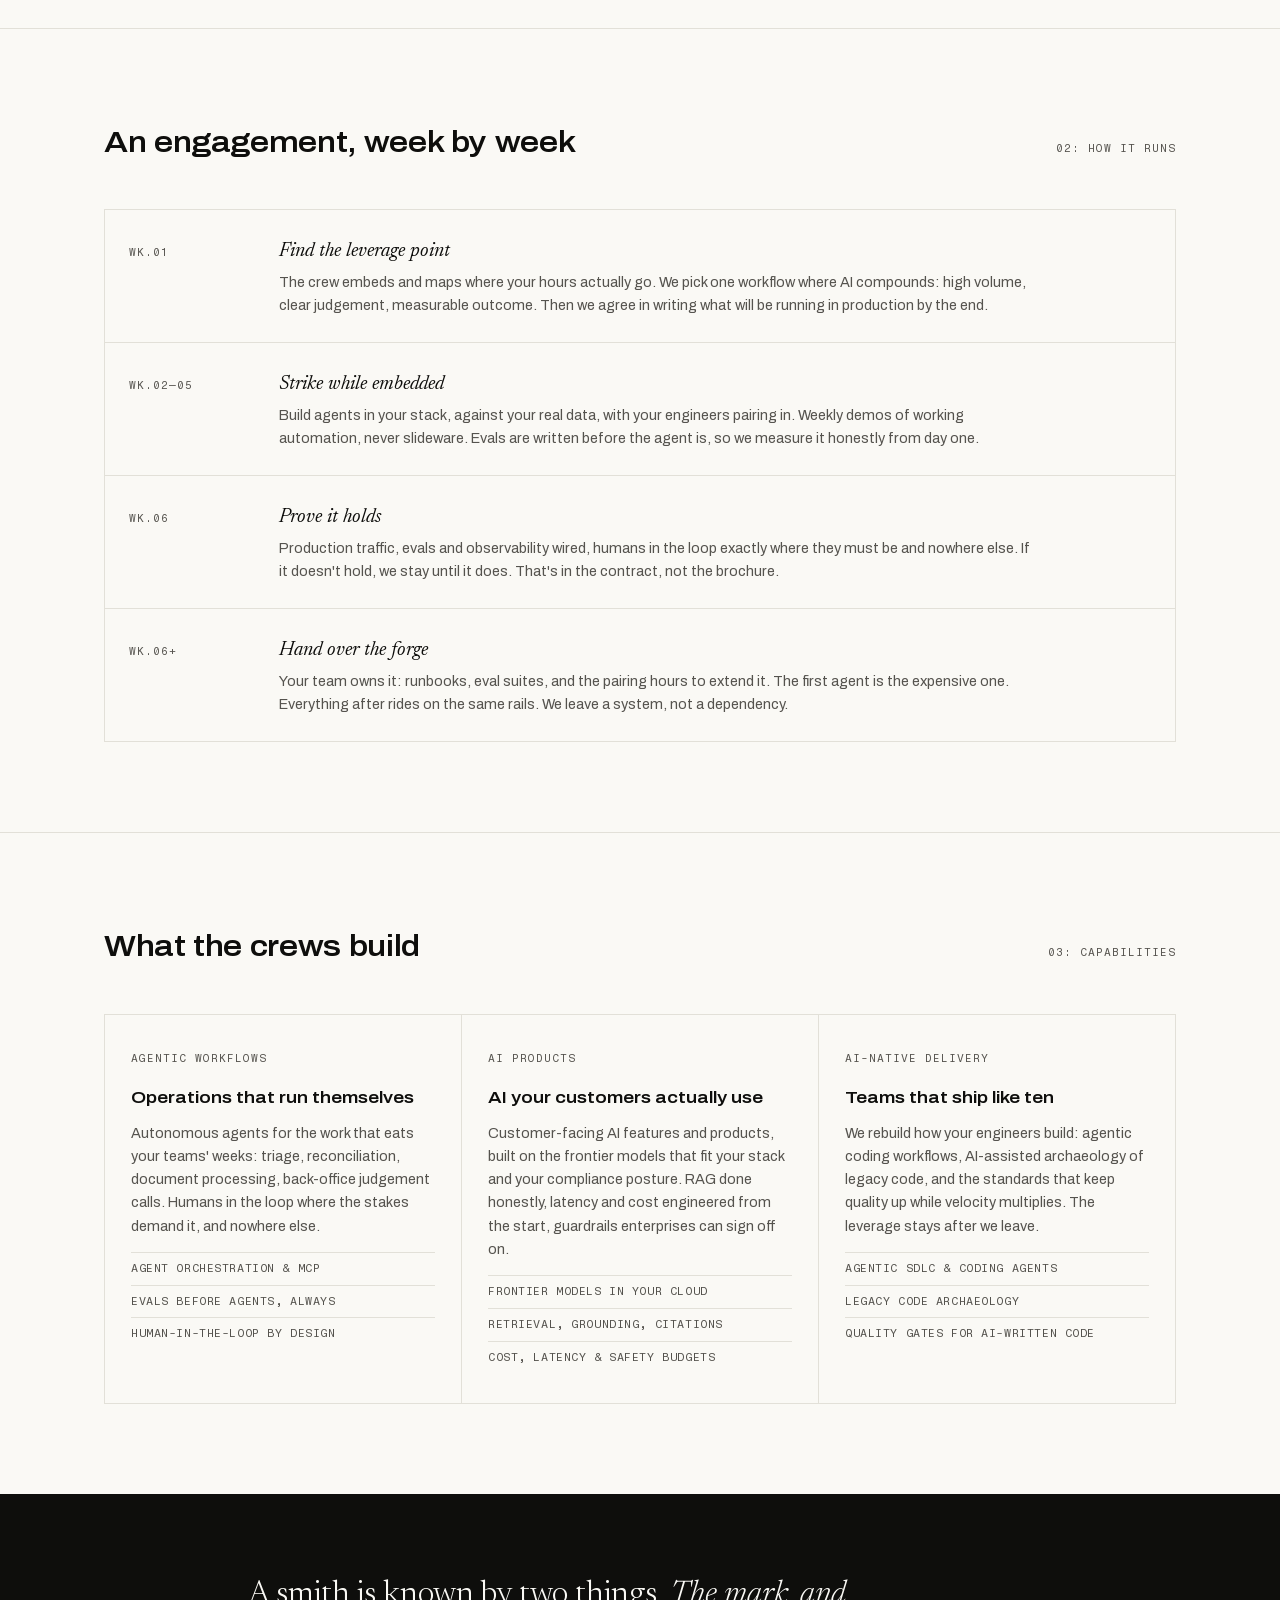
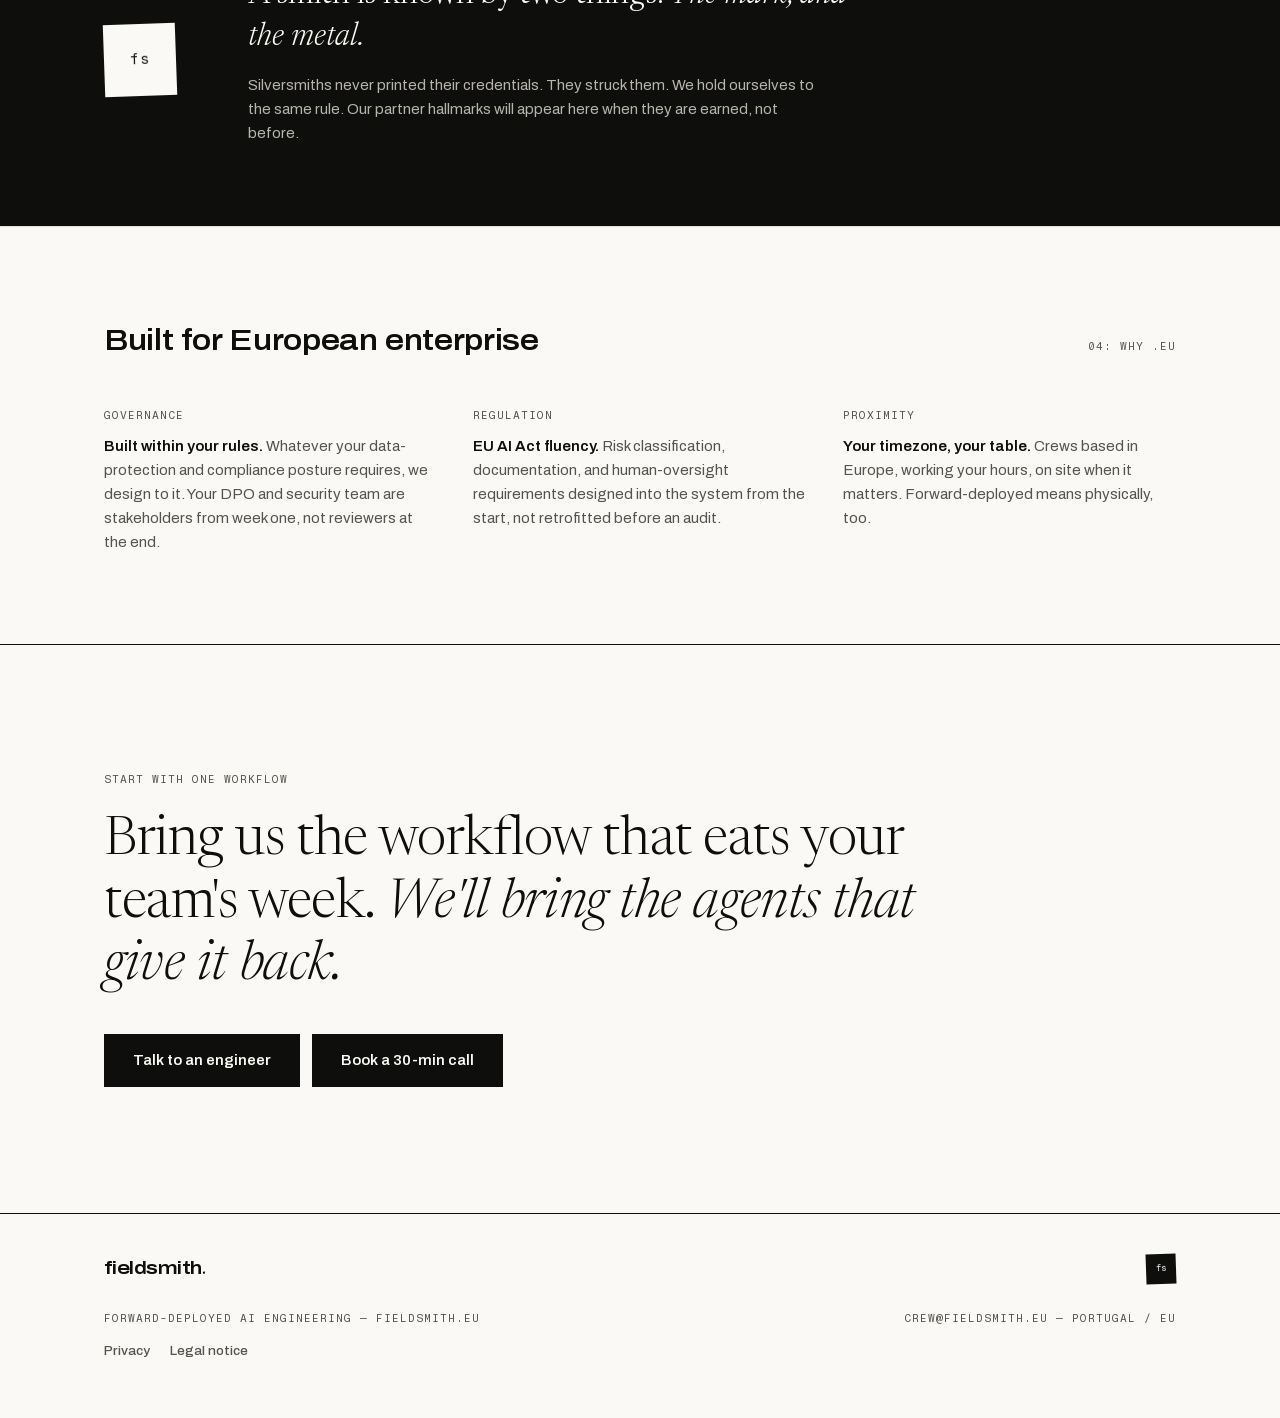
==== commit 918f4c93: "fix(site): replace tab titles and nav wordmark with fs stamp, reduce em-dash density Co-Authored-By:" ====
--- a/index.html
+++ b/index.html
@@ -3,17 +3,17 @@
 <head>
 <meta charset="UTF-8">
 <meta name="viewport" content="width=device-width, initial-scale=1.0">
-<title>Fieldsmith — Forward-deployed AI engineering</title>
+<title>fs</title>
 <meta name="description" content="Fieldsmith embeds senior AI engineers inside enterprise teams to ship production agentic systems. Small crews. Short chains. Working software.">
 <link rel="canonical" href="https://fieldsmith.engineering/">
 <meta property="og:type" content="website">
 <meta property="og:url" content="https://fieldsmith.engineering/">
 <meta property="og:site_name" content="Fieldsmith">
-<meta property="og:title" content="Fieldsmith — Forward-deployed AI engineering">
+<meta property="og:title" content="Fieldsmith">
 <meta property="og:description" content="Fieldsmith embeds senior AI engineers inside enterprise teams to ship production agentic systems. Small crews. Short chains. Working software.">
 <meta property="og:locale" content="en_US">
 <meta name="twitter:card" content="summary">
-<meta name="twitter:title" content="Fieldsmith — Forward-deployed AI engineering">
+<meta name="twitter:title" content="Fieldsmith">
 <meta name="twitter:description" content="Fieldsmith embeds senior AI engineers inside enterprise teams to ship production agentic systems. Small crews. Short chains. Working software.">
 <link rel="icon" href="data:image/svg+xml,%3Csvg xmlns='http://www.w3.org/2000/svg' viewBox='0 0 64 64'%3E%3Crect width='64' height='64' rx='12' fill='%230E0E0C'/%3E%3Ctext x='32' y='45' font-family='Georgia,serif' font-size='40' font-weight='700' fill='%23FAF9F5' text-anchor='middle'%3EF%3C/text%3E%3C/svg%3E">
 <link rel="stylesheet" href="fonts/fonts.css">
@@ -56,6 +56,7 @@
   .stamp.solid{background:var(--ink);color:var(--paper);border-color:var(--ink);}
   .on-ink .stamp{box-shadow:inset 0 1px 0 rgba(250,249,245,.14);}
   .on-ink .stamp.solid{background:var(--paper);color:var(--ink);border-color:var(--paper);}
+  .stamp-nav{width:34px;height:34px;font-size:10px;text-decoration:none;}
 
   /* ---------- nav ---------- */
   nav{position:sticky;top:0;z-index:50;background:rgba(250,249,245,.92);backdrop-filter:blur(8px);border-bottom:1px solid var(--hairline);}
@@ -166,7 +167,7 @@
 
 <nav>
   <div class="wrap nav-in">
-    <a class="wm" href="#top" aria-label="Fieldsmith home">fieldsmith<span class="punch"></span></a>
+    <a class="stamp solid tilt stamp-nav" href="#top" aria-label="Fieldsmith home">fs</a>
     <div class="nav-links">
       <a href="#model">Model</a>
       <a href="#engagement">Engagement</a>
@@ -199,7 +200,7 @@
   <div class="wrap">
     <div class="sec-head sr">
       <h2>The model</h2>
-      <span class="mono">01 — Field + Smith</span>
+      <span class="mono">01: Field + Smith</span>
     </div>
     <p class="thesis sr">A smith works metal by hand, in small numbers, to order. <strong>Fieldsmith works the same way with AI</strong>: engineers embedded in your team, on your repos and your data, until the agents hold in production.</p>
     <div class="grid3 sr">
@@ -227,7 +228,7 @@
   <div class="wrap">
     <div class="sec-head sr">
       <h2>An engagement, week by week</h2>
-      <span class="mono">02 — How it runs</span>
+      <span class="mono">02: How it runs</span>
     </div>
     <div class="weeks sr">
       <div class="week">
@@ -267,7 +268,7 @@
   <div class="wrap">
     <div class="sec-head sr">
       <h2>What the crews build</h2>
-      <span class="mono">03 — Capabilities</span>
+      <span class="mono">03: Capabilities</span>
     </div>
     <div class="caps sr">
       <div class="cap">
@@ -312,7 +313,7 @@
     </div>
     <div>
       <h2>A smith is known by two things. <em>The mark, and the metal.</em></h2>
-      <p>Silversmiths never printed their credentials — they struck them. We hold ourselves to the same rule. Our partner hallmarks will appear here when they are earned, not before.</p>
+      <p>Silversmiths never printed their credentials. They struck them. We hold ourselves to the same rule. Our partner hallmarks will appear here when they are earned, not before.</p>
     </div>
   </div>
 </section>
@@ -322,7 +323,7 @@
   <div class="wrap">
     <div class="sec-head sr">
       <h2>Built for European enterprise</h2>
-      <span class="mono">04 — Why .eu</span>
+      <span class="mono">04: Why .eu</span>
     </div>
     <div class="eu-grid sr">
       <div class="eu-item">
